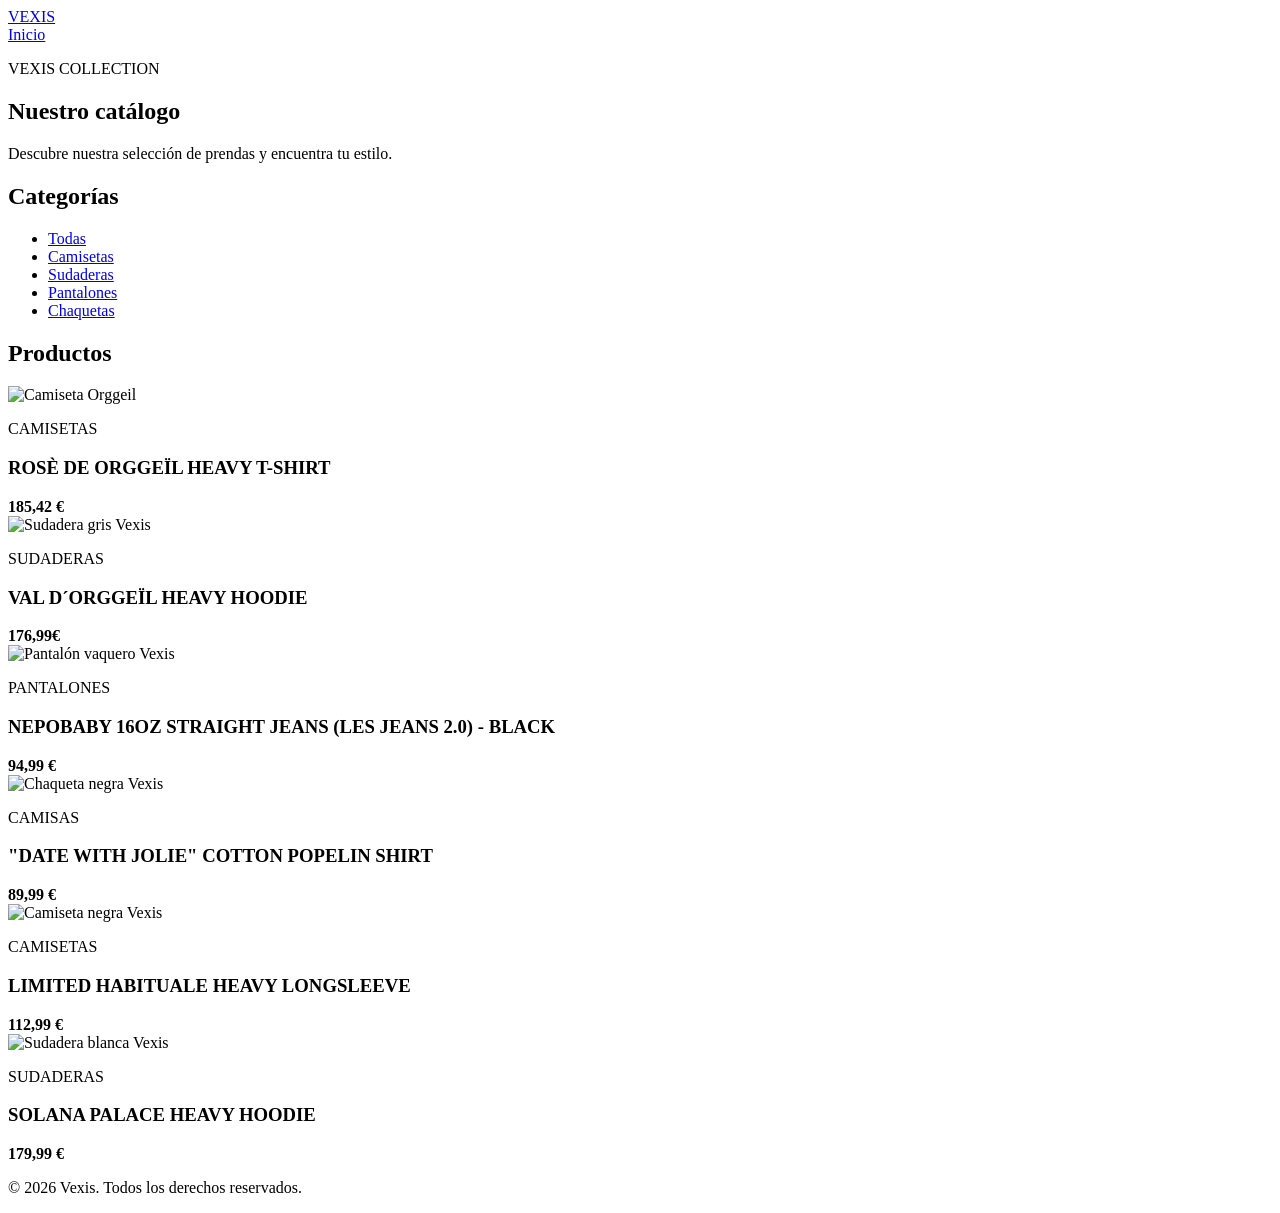
==== catalogo.html @ 675ee63a "Creación catalogo html" ====
<!DOCTYPE html>
<html lang="es">

<head>
    <meta charset="UTF-8">
    <meta name="viewport" content="width=device-width, initial-scale=1.0">
    <title>Catálogo | Vexis</title>
</head>

<body>

    <header>
        <div class="logo">
            <a href="index.html">VEXIS</a>
        </div>

        <nav>
            <a href="index.html">Inicio</a>
        </nav>
    </header>


    <main>

        <section class="catalogo-header">
            <p>VEXIS COLLECTION</p>

            <h1>Nuestro catálogo</h1>

            <p>
                Descubre nuestra selección de prendas y encuentra
                tu estilo.
            </p>
        </section>


        <section class="categorias">

            <h2>Categorías</h2>

            <ul>
                <li><a href="#">Todas</a></li>
                <li><a href="#">Camisetas</a></li>
                <li><a href="#">Sudaderas</a></li>
                <li><a href="#">Pantalones</a></li>
                <li><a href="#">Chaquetas</a></li>
            </ul>

        </section>


        <section class="productos">

            <h2>Productos</h2>


            <article class="producto">

                <img
                    src=https://www.orggeil.com/cdn/shop/files/IMG_5577_540x.heic?v=1785330849"
                    alt="Camiseta Orggeil"
                >

                <div class="producto-info">

                    <p class="categoria">CAMISETAS</p>

                    <h3>ROSÈ DE ORGGEÏL HEAVY T-SHIRT</h3>

                    <strong>185,42 €</strong>

                </div>

            </article>


            <article class="producto">

                <img
                    src="https://www.orggeil.com/cdn/shop/files/Mesadetrabajo5_3x-100_0b2d4e2c-4f57-40d6-a03b-4993566ee76f_900x.jpg?v=1738775851"
                    alt="Sudadera gris Vexis"
                >

                <div class="producto-info">

                    <p class="categoria">SUDADERAS</p>

                    <h3>VAL D´ORGGEÏL HEAVY HOODIE</h3>

                    <strong>176,99€</strong>

                </div>

            </article>


            <article class="producto">

                <img
                    src="https://www.orggeil.com/cdn/shop/files/IMG_4677_540x.heic?v=1776273243"
                    alt="Pantalón vaquero Vexis"
                >

                <div class="producto-info">

                    <p class="categoria">PANTALONES</p>

                    <h3>NEPOBABY 16OZ STRAIGHT JEANS (LES JEANS 2.0) - BLACK</h3>

                    <strong>94,99 €</strong>

                </div>

            </article>


            <article class="producto">

                <img
                    src="https://www.orggeil.com/cdn/shop/files/IMG_1777_540x.heic?v=1787755407"
                    alt="Chaqueta negra Vexis"
                >

                <div class="producto-info">

                    <p class="categoria">CAMISAS</p>

                    <h3>"DATE WITH JOLIE" COTTON POPELIN SHIRT</h3>

                    <strong>89,99 €</strong>

                </div>

            </article>


            <article class="producto">

                <img
                    src="https://www.orggeil.com/cdn/shop/files/IMG_9300_540x.heic?v=1776272761"
                    alt="Camiseta negra Vexis"
                >

                <div class="producto-info">

                    <p class="categoria">CAMISETAS</p>

                    <h3>LIMITED HABITUALE HEAVY LONGSLEEVE</h3>

                    <strong>112,99 €</strong>

                </div>

            </article>


            <article class="producto">

                <img
                    src="https://www.orggeil.com/cdn/shop/files/DSC05035_540x.jpg?v=1750864146"
                    alt="Sudadera blanca Vexis"
                >

                <div class="producto-info">

                    <p class="categoria">SUDADERAS</p>

                    <h3>SOLANA PALACE HEAVY HOODIE</h3>

                    <strong>179,99 €</strong>

                </div>

            </article>

        </section>

    </main>


    <footer>

        <p>
            &copy; 2026 Vexis. Todos los derechos reservados.
        </p>

    </footer>

</body>

</html>
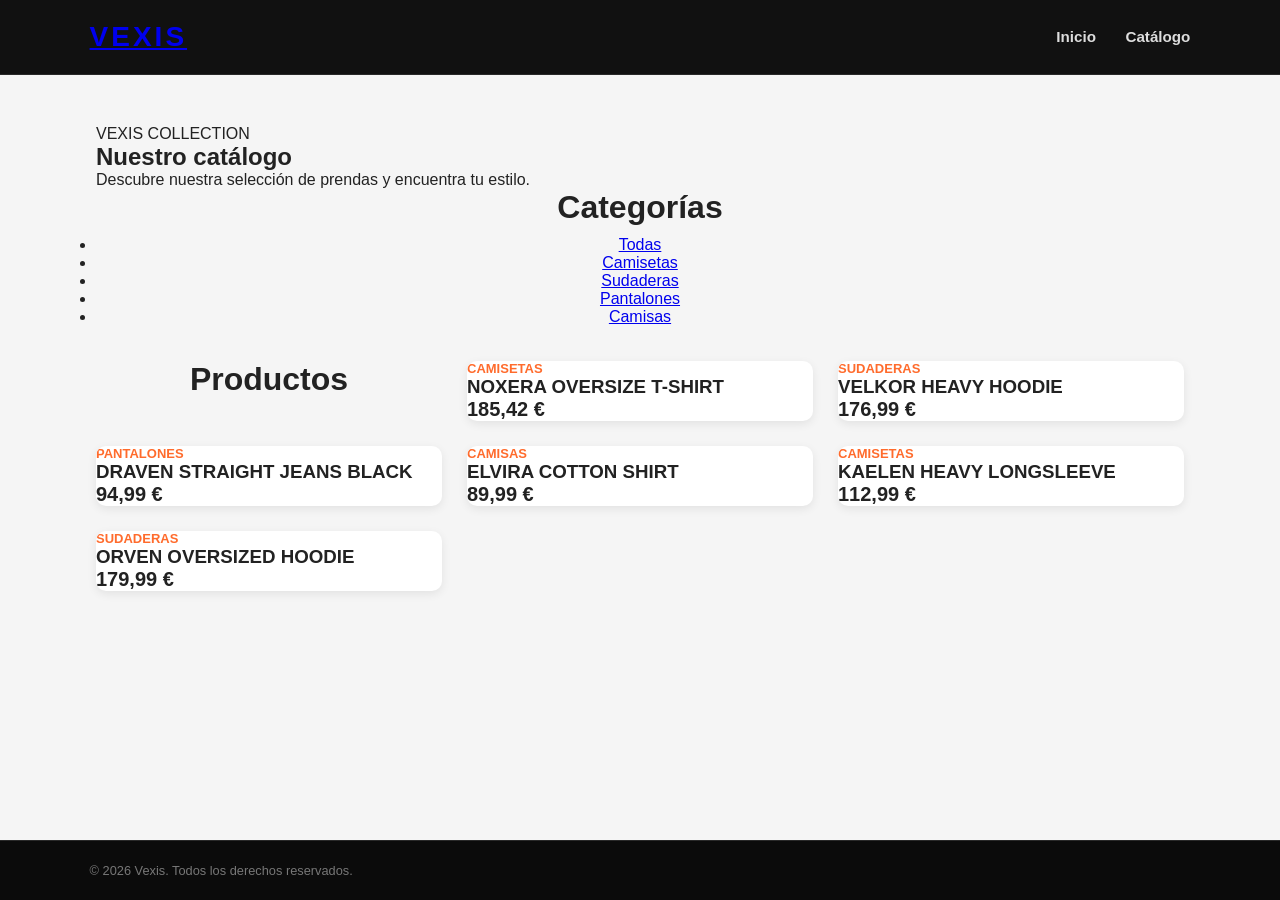
==== commit 9a0f8134: "Correción en la página del catálogo" ====
--- a/catalogo.html
+++ b/catalogo.html
@@ -4,188 +4,160 @@
 <head>
     <meta charset="UTF-8">
     <meta name="viewport" content="width=device-width, initial-scale=1.0">
-    <title>Catálogo | Vexis</title>
+    <title>Vexis | Catálogo</title>
+    <link rel="stylesheet" href="styles.css">
 </head>
 
 <body>
 
-    <header>
-        <div class="logo">
-            <a href="index.html">VEXIS</a>
-        </div>
+   <header class="cabecera">
 
-        <nav>
-            <a href="index.html">Inicio</a>
-        </nav>
-    </header>
+    <div class="logo">
+        <a href="index.html">VEXIS</a>
+    </div>
+
+    <nav class="menu">
+        <a href="index.html">Inicio</a>
+        <a href="catalogo.html">Catálogo</a>
+    </nav>
+
+</header>
 
 
-    <main>
+<main class="catalogo">
 
-        <section class="catalogo-header">
-            <p>VEXIS COLLECTION</p>
+    <section class="catalogo-header">
 
-            <h1>Nuestro catálogo</h1>
+        <p>VEXIS COLLECTION</p>
 
-            <p>
-                Descubre nuestra selección de prendas y encuentra
-                tu estilo.
-            </p>
-        </section>
+        <h1>Nuestro catálogo</h1>
+
+        <p>
+            Descubre nuestra selección de prendas y encuentra
+            tu estilo.
+        </p>
+
+    </section>
 
 
-        <section class="categorias">
+    <section class="categorias">
 
-            <h2>Categorías</h2>
+        <h2>Categorías</h2>
 
-            <ul>
-                <li><a href="#">Todas</a></li>
-                <li><a href="#">Camisetas</a></li>
-                <li><a href="#">Sudaderas</a></li>
-                <li><a href="#">Pantalones</a></li>
-                <li><a href="#">Chaquetas</a></li>
-            </ul>
+        <ul>
+            <li><a href="#">Todas</a></li>
+            <li><a href="#">Camisetas</a></li>
+            <li><a href="#">Sudaderas</a></li>
+            <li><a href="#">Pantalones</a></li>
+            <li><a href="#">Camisas</a></li>
+        </ul>
 
-        </section>
+    </section>
 
 
-        <section class="productos">
+    <section class="productos">
 
-            <h2>Productos</h2>
+        <h2>Productos</h2>
 
 
-            <article class="producto">
+        <article class="producto">
 
-                <img
-                    src=https://www.orggeil.com/cdn/shop/files/IMG_5577_540x.heic?v=1785330849"
-                    alt="Camiseta Orggeil"
-                >
+            <div class="producto-info">
 
-                <div class="producto-info">
+                <p class="categoria">CAMISETAS</p>
 
-                    <p class="categoria">CAMISETAS</p>
+                <h3>NOXERA OVERSIZE T-SHIRT</h3>
 
-                    <h3>ROSÈ DE ORGGEÏL HEAVY T-SHIRT</h3>
+                <strong class="precio">185,42 €</strong>
 
-                    <strong>185,42 €</strong>
+            </div>
 
-                </div>
-
-            </article>
+        </article>
 
 
-            <article class="producto">
+        <article class="producto">
 
-                <img
-                    src="https://www.orggeil.com/cdn/shop/files/Mesadetrabajo5_3x-100_0b2d4e2c-4f57-40d6-a03b-4993566ee76f_900x.jpg?v=1738775851"
-                    alt="Sudadera gris Vexis"
-                >
+            <div class="producto-info">
 
-                <div class="producto-info">
+                <p class="categoria">SUDADERAS</p>
 
-                    <p class="categoria">SUDADERAS</p>
+                <h3>VELKOR HEAVY HOODIE</h3>
 
-                    <h3>VAL D´ORGGEÏL HEAVY HOODIE</h3>
+                <strong class="precio">176,99 €</strong>
 
-                    <strong>176,99€</strong>
+            </div>
 
-                </div>
-
-            </article>
+        </article>
 
 
-            <article class="producto">
+        <article class="producto">
 
-                <img
-                    src="https://www.orggeil.com/cdn/shop/files/IMG_4677_540x.heic?v=1776273243"
-                    alt="Pantalón vaquero Vexis"
-                >
+            <div class="producto-info">
 
-                <div class="producto-info">
+                <p class="categoria">PANTALONES</p>
 
-                    <p class="categoria">PANTALONES</p>
+                <h3>DRAVEN STRAIGHT JEANS BLACK</h3>
 
-                    <h3>NEPOBABY 16OZ STRAIGHT JEANS (LES JEANS 2.0) - BLACK</h3>
+                <strong class="precio">94,99 €</strong>
 
-                    <strong>94,99 €</strong>
+            </div>
 
-                </div>
-
-            </article>
+        </article>
 
 
-            <article class="producto">
+        <article class="producto">
 
-                <img
-                    src="https://www.orggeil.com/cdn/shop/files/IMG_1777_540x.heic?v=1787755407"
-                    alt="Chaqueta negra Vexis"
-                >
+            <div class="producto-info">
 
-                <div class="producto-info">
+                <p class="categoria">CAMISAS</p>
 
-                    <p class="categoria">CAMISAS</p>
+                <h3>ELVIRA COTTON SHIRT</h3>
 
-                    <h3>"DATE WITH JOLIE" COTTON POPELIN SHIRT</h3>
+                <strong class="precio">89,99 €</strong>
 
-                    <strong>89,99 €</strong>
+            </div>
 
-                </div>
-
-            </article>
+        </article>
 
 
-            <article class="producto">
+        <article class="producto">
 
-                <img
-                    src="https://www.orggeil.com/cdn/shop/files/IMG_9300_540x.heic?v=1776272761"
-                    alt="Camiseta negra Vexis"
-                >
+            <div class="producto-info">
 
-                <div class="producto-info">
+                <p class="categoria">CAMISETAS</p>
 
-                    <p class="categoria">CAMISETAS</p>
+                <h3>KAELEN HEAVY LONGSLEEVE</h3>
 
-                    <h3>LIMITED HABITUALE HEAVY LONGSLEEVE</h3>
+                <strong class="precio">112,99 €</strong>
 
-                    <strong>112,99 €</strong>
+            </div>
 
-                </div>
-
-            </article>
+        </article>
 
 
-            <article class="producto">
+        <article class="producto">
 
-                <img
-                    src="https://www.orggeil.com/cdn/shop/files/DSC05035_540x.jpg?v=1750864146"
-                    alt="Sudadera blanca Vexis"
-                >
+            <div class="producto-info">
 
-                <div class="producto-info">
+                <p class="categoria">SUDADERAS</p>
 
-                    <p class="categoria">SUDADERAS</p>
+                <h3>ORVEN OVERSIZED HOODIE</h3>
 
-                    <h3>SOLANA PALACE HEAVY HOODIE</h3>
+                <strong class="precio">179,99 €</strong>
 
-                    <strong>179,99 €</strong>
+            </div>
 
-                </div>
+        </article>
 
-            </article>
+    </section>
 
-        </section>
-
-    </main>
+</main>
 
 
-    <footer>
+<footer class="pie">
 
-        <p>
-            &copy; 2026 Vexis. Todos los derechos reservados.
-        </p>
+    <p>
+        &copy; 2026 Vexis. Todos los derechos reservados.
+    </p>
 
-    </footer>
-
-</body>
-
-</html>
+</footer>
--- a/styles.css
+++ b/styles.css
@@ -0,0 +1,845 @@
+/*====== Pagina Principal =======*/
+/* =========================
+   RESET Y CONFIGURACIÓN
+   ========================= */
+
+* {
+    margin: 0;
+    padding: 0;
+    box-sizing: border-box;
+}
+
+html {
+    scroll-behavior: smooth;
+}
+
+body {
+    min-height: 100vh;
+    display: flex;
+    flex-direction: column;
+    font-family: Arial, Helvetica, sans-serif;
+    background: #111;
+    color: #fff;
+}
+
+
+/* =========================
+   CABECERA
+   ========================= */
+
+.cabecera {
+    width: 100%;
+    min-height: 75px;
+    padding: 0 7%;
+    display: flex;
+    align-items: center;
+    justify-content: space-between;
+
+    background: #111;
+    border-bottom: 1px solid #292929;
+}
+
+/* Logo */
+
+.logo {
+    color: #fff;
+    text-decoration: none;
+    font-size: 2rem;
+    font-weight: 800;
+    letter-spacing: -1px;
+
+    transition: 0.3s ease;
+}
+
+.logo:hover {
+    color: #bdbdbd;
+}
+
+
+/* =========================
+   MENÚ
+   ========================= */
+
+.menu ul {
+    display: flex;
+    align-items: center;
+    gap: 35px;
+    list-style: none;
+}
+
+.menu a {
+    position: relative;
+
+    color: #ddd;
+    text-decoration: none;
+    font-size: 0.95rem;
+    font-weight: 600;
+
+    transition: color 0.3s ease;
+}
+
+.menu a::after {
+    content: "";
+
+    position: absolute;
+    left: 0;
+    bottom: -7px;
+
+    width: 0;
+    height: 2px;
+
+    background: #fff;
+
+    transition: width 0.3s ease;
+}
+
+.menu a:hover {
+    color: #fff;
+}
+
+.menu a:hover::after {
+    width: 100%;
+}
+
+
+/* =========================
+   PORTADA
+   ========================= */
+
+main {
+    flex: 1;
+}
+
+.portada {
+    min-height: calc(100vh - 135px);
+
+    display: flex;
+    flex-direction: column;
+    align-items: center;
+    justify-content: center;
+
+    padding: 40px 20px;
+    text-align: center;
+
+    background:
+        radial-gradient(circle at center,
+            #292929 0%,
+            #171717 40%,
+            #111 75%);
+}
+
+/* Título */
+
+.portada h1 {
+    margin-bottom: 15px;
+
+    font-size: clamp(5rem, 15vw, 11rem);
+    font-weight: 900;
+    line-height: 0.9;
+    letter-spacing: -8px;
+
+    color: #fff;
+
+    text-transform: uppercase;
+}
+
+
+/* Eslogan */
+
+.eslogan {
+    max-width: 600px;
+    margin-bottom: 35px;
+
+    color: #bdbdbd;
+    font-size: clamp(1rem, 2vw, 1.3rem);
+    letter-spacing: 1px;
+}
+
+
+/* =========================
+   BOTÓN
+   ========================= */
+
+.boton {
+    display: inline-block;
+
+    padding: 15px 32px;
+
+    color: #111;
+    background: #fff;
+
+    border: 2px solid #fff;
+    border-radius: 3px;
+
+    text-decoration: none;
+    font-size: 0.95rem;
+    font-weight: 700;
+    text-transform: uppercase;
+    letter-spacing: 1px;
+
+    transition:
+        background 0.3s ease,
+        color 0.3s ease,
+        transform 0.3s ease;
+}
+
+.boton:hover {
+    color: #fff;
+    background: transparent;
+
+    transform: translateY(-3px);
+}
+
+
+/* =========================
+   PIE DE PÁGINA
+   ========================= */
+
+.pie {
+    min-height: 60px;
+
+    padding: 15px 7%;
+
+    display: flex;
+    align-items: center;
+    justify-content: space-between;
+
+    background: #0b0b0b;
+    border-top: 1px solid #292929;
+
+    color: #777;
+    font-size: 0.8rem;
+}
+
+.version {
+    color: #555;
+}
+
+
+/* =========================
+   RESPONSIVE - TABLET
+   ========================= */
+
+@media (max-width: 768px) {
+
+    .cabecera {
+        padding: 0 5%;
+    }
+
+    .menu ul {
+        gap: 20px;
+    }
+
+    .menu a {
+        font-size: 0.85rem;
+    }
+
+    .portada h1 {
+        letter-spacing: -5px;
+    }
+}
+
+
+/* =========================
+   RESPONSIVE - MÓVIL
+   ========================= */
+
+@media (max-width: 600px) {
+
+    .cabecera {
+        min-height: auto;
+        padding: 20px;
+
+        flex-direction: column;
+        gap: 20px;
+    }
+
+    .logo {
+        font-size: 1.8rem;
+    }
+
+    .menu ul {
+        gap: 15px;
+        flex-wrap: wrap;
+        justify-content: center;
+    }
+
+    .menu a {
+        font-size: 0.8rem;
+    }
+
+    .portada {
+        min-height: calc(100vh - 150px);
+    }
+
+    .portada h1 {
+        font-size: 5rem;
+        letter-spacing: -4px;
+    }
+
+    .eslogan {
+        font-size: 1rem;
+        line-height: 1.5;
+    }
+
+    .boton {
+        padding: 13px 25px;
+    }
+
+    .pie {
+        padding: 15px 20px;
+
+        flex-direction: column;
+        gap: 8px;
+
+        text-align: center;
+    }
+}
+
+/*====== Contacto =======*/
+.contacto {
+    max-width: 1100px;
+    margin: 0 auto;
+    padding: 60px 20px;
+}
+
+.contacto-intro {
+    text-align: center;
+    margin-bottom: 50px;
+}
+
+.contacto-intro h1 {
+    font-size: 48px;
+    margin-bottom: 15px;
+    color: #111111;
+}
+
+.contacto-intro p {
+    max-width: 600px;
+    margin: 0 auto;
+    color: #6B6B6B;
+    font-size: 18px;
+    line-height: 1.6;
+}
+
+.contacto-contenido {
+    display: flex;
+    justify-content: center;
+}
+
+.contacto-info {
+    width: 100%;
+    max-width: 800px;
+    display: grid;
+    grid-template-columns: repeat(2, 1fr);
+    gap: 25px;
+}
+
+.contacto-item {
+    background-color: white;
+    padding: 30px;
+    border-radius: 10px;
+    border: 1px solid #e5e2de;
+}
+
+.contacto-item h2 {
+    margin-top: 0;
+    margin-bottom: 12px;
+    font-size: 20px;
+    color: #C4622D;
+}
+
+.contacto-item p {
+    margin: 0;
+    color: #6B6B6B;
+    line-height: 1.7;
+}
+
+.contacto-item a {
+    color: #111111;
+    text-decoration: none;
+}
+
+.contacto-item a:hover {
+    color: #C4622D;
+}
+
+.redes {
+    display: flex;
+    gap: 20px;
+    flex-wrap: wrap;
+}
+
+.redes a {
+    color: #111111;
+    font-weight: bold;
+}
+
+.redes a:hover {
+    color: #C4622D;
+}
+
+
+/* ========================================
+   MENÚ ACTIVO
+   ======================================== */
+
+.menu a.activo {
+    color: #C4622D;
+}
+
+
+/* ========================================
+   RESPONSIVE
+   ======================================== */
+
+@media (max-width: 768px) {
+
+    .contacto {
+        padding: 40px 20px;
+    }
+
+    .contacto-intro h1 {
+        font-size: 36px;
+    }
+
+    .contacto-info {
+        grid-template-columns: 1fr;
+    }
+
+    .contacto-item {
+        padding: 25px;
+    }
+}
+
+/*====== Catalogo =======*/
+* {
+    box-sizing: border-box;
+}
+
+
+body {
+    margin: 0;
+    font-family: Arial, sans-serif;
+    background-color: #f5f5f5;
+    color: #222;
+}
+
+header {
+    background-color: #111;
+    color: white;
+    padding: 20px 8%;
+    display: flex;
+    justify-content: space-between;
+    align-items: center;
+}
+
+.logo {
+    font-size: 28px;
+    font-weight: bold;
+    letter-spacing: 3px;
+}
+
+nav a {
+    color: white;
+    text-decoration: none;
+    margin-left: 25px;
+}
+
+nav a:hover {
+    color: #ff6b2c;
+}
+
+.hero {
+    text-align: center;
+    padding: 60px 20px;
+    background-color: #1c1c1c;
+    color: white;
+}
+
+.hero h1 {
+    font-size: 50px;
+    margin: 0 0 10px;
+}
+
+.hero h1 span {
+    color: #ff6b2c;
+}
+
+.hero p {
+    color: #ccc;
+    font-size: 17px;
+}
+
+.catalogo {
+    width: 85%;
+    max-width: 1200px;
+    margin: 50px auto;
+}
+
+.catalogo h2 {
+    text-align: center;
+    font-size: 32px;
+    margin-bottom: 10px;
+}
+
+.categorias {
+    text-align: center;
+    margin-bottom: 35px;
+}
+
+.categorias span {
+    display: inline-block;
+    background-color: white;
+    padding: 10px 18px;
+    margin: 5px;
+    border-radius: 20px;
+    border: 1px solid #ddd;
+}
+
+.productos {
+    display: grid;
+    grid-template-columns: repeat(3, 1fr);
+    gap: 25px;
+}
+
+.producto {
+    background-color: white;
+    border-radius: 10px;
+    overflow: hidden;
+    box-shadow: 0 3px 10px rgba(0, 0, 0, 0.08);
+    transition: transform 0.2s;
+}
+
+.producto:hover {
+    transform: translateY(-5px);
+}
+
+.producto img {
+    width: 100%;
+    height: 280px;
+    object-fit: cover;
+}
+
+.info {
+    padding: 20px;
+}
+
+.info h3 {
+    margin: 0 0 8px;
+}
+
+.categoria {
+    color: #ff6b2c;
+    font-size: 13px;
+    font-weight: bold;
+    text-transform: uppercase;
+}
+
+.precio {
+    font-size: 20px;
+    font-weight: bold;
+    margin-top: 15px;
+}
+
+footer {
+    background-color: #111;
+    color: #aaa;
+    text-align: center;
+    padding: 25px;
+    margin-top: 60px;
+}
+
+@media (max-width: 800px) {
+    .productos {
+        grid-template-columns: repeat(2, 1fr);
+    }
+
+    header {
+        flex-direction: column;
+        gap: 15px;
+    }
+}
+
+@media (max-width: 500px) {
+    .productos {
+        grid-template-columns: 1fr;
+    }
+}
+
+
+
+/*====== Nosotros =======*/
+.seccion-nosotros {
+    padding: 90px 7%;
+}
+
+.contenido-nosotros {
+    max-width: 1100px;
+    margin: 0 auto;
+}
+
+.seccion-nosotros h1 {
+    margin-bottom: 25px;
+    color: #ffffff;
+
+    font-size: clamp(3rem, 7vw, 6rem);
+    font-weight: 900;
+    letter-spacing: -4px;
+    text-transform: uppercase;
+}
+
+.seccion-nosotros h2 {
+    margin-bottom: 25px;
+    color: #ffffff;
+    font-size: 2.5rem;
+    font-weight: 800;
+    text-transform: uppercase;
+}
+
+.seccion-nosotros p {
+    max-width: 800px;
+    color: #aaa;
+    font-size: 1.05rem;
+    line-height: 1.8;
+}
+
+/* INTRODUCCIÓN */
+.seccion-nosotros:first-child {
+    min-height: 55vh;
+    display: flex;
+    align-items: center;
+    background: radial-gradient(circle at center, #292929 0%, #171717 45%, #111 80%);
+}
+
+/* HISTORIA */
+.historia {
+    background: #151515;
+}
+
+.historia p {
+    margin-bottom: 20px;
+}
+
+/* VALORES */
+.valores {
+    background: #111;
+}
+
+.valores-grid {
+    display: grid;
+    grid-template-columns: repeat(2, 1fr);
+    gap: 25px;
+    margin-top: 45px;
+}
+
+.valor {
+    padding: 30px;
+    background: #191919;
+    border: 1px solid #292929;
+    transition: transform 0.3s ease, border-color 0.3s ease;
+}
+
+.valor:hover {
+    transform: translateY(-5px);
+    border-color: #555;
+}
+
+.valor h3 {
+    margin-bottom: 15px;
+    color: #ffffff;
+    font-size: 1.3rem;
+    text-transform: uppercase;
+}
+
+/* EQUIPO */
+.equipo {
+    background: #151515;
+}
+
+.introduccion-equipo {
+    margin-bottom: 45px;
+}
+
+.equipo-grid {
+    display: grid;
+    grid-template-columns: repeat(3, 1fr);
+    gap: 25px;
+}
+
+.miembro {
+    padding: 35px 25px;
+    text-align: center;
+    background: #111;
+    border: 1px solid #292929;
+}
+
+.avatar {
+    width: 80px;
+    height: 80px;
+    margin: 0 auto 20px;
+    display: flex;
+    align-items: center;
+    justify-content: center;
+    border-radius: 50%;
+    background: #fff;
+    color: #111;
+    font-size: 1.8rem;
+    font-weight: 800;
+}
+
+.miembro h3 {
+    margin-bottom: 8px;
+    font-size: 1.3rem;
+}
+
+.miembro .cargo {
+    margin-bottom: 15px;
+    color: #fff;
+    font-size: 0.85rem;
+    font-weight: 700;
+    text-transform: uppercase;
+    letter-spacing: 1px;
+}
+
+/* RESPONSIVE */
+@media (max-width: 768px) {
+    .seccion-nosotros {
+        padding: 65px 5%;
+    }
+
+    .valores-grid {
+        grid-template-columns: 1fr;
+    }
+
+    .equipo-grid {
+        grid-template-columns: 1fr;
+    }
+}
+
+@media (max-width: 600px) {
+    .seccion-nosotros h1 {
+        font-size: 3.5rem;
+        letter-spacing: -2px;
+    }
+
+    .seccion-nosotros h2 {
+        font-size: 2rem;
+    }
+
+    .seccion-nosotros p {
+        font-size: 1rem;
+    }
+}
+
+/* =========================
+   TABLA DEL EQUIPO
+   ========================= */
+
+.tabla-equipo {
+    width: 100%;
+    margin-top: 40px;
+
+    overflow-x: auto;
+}
+
+.tabla-equipo table {
+    width: 100%;
+
+    border-collapse: collapse;
+
+    background: #111;
+    border: 1px solid #333;
+
+    color: #d0d0d0;
+}
+
+.tabla-equipo th,
+.tabla-equipo td {
+    padding: 20px;
+
+    border: 1px solid #333;
+
+    text-align: left;
+    vertical-align: top;
+
+    line-height: 1.8;
+}
+
+
+/* Cabecera */
+
+.tabla-equipo thead th {
+    background: #222;
+
+    color: #ffffff;
+
+    font-size: 1rem;
+    font-weight: 800;
+
+    text-transform: uppercase;
+    letter-spacing: 1px;
+}
+
+
+/* Primera columna */
+
+.tabla-equipo tbody th {
+    width: 70px;
+
+    background: #1a1a1a;
+
+    color: #b7ff00;
+
+    text-align: center;
+
+    font-size: 1.2rem;
+    font-weight: 900;
+}
+
+
+/* Filas */
+
+.tabla-equipo tbody tr {
+    transition: background 0.2s ease;
+}
+
+.tabla-equipo tbody tr:hover {
+    background: #1c1c1c;
+}
+
+
+/* Texto de las celdas */
+
+.tabla-equipo td {
+    font-size: 0.95rem;
+    color: #c8c8c8;
+}
+
+
+/* Primera columna de contenido */
+
+.tabla-equipo tbody td:nth-child(2) {
+    color: #ffffff;
+}
+
+
+/* Responsive */
+
+@media (max-width: 700px) {
+
+    .tabla-equipo {
+        overflow-x: auto;
+    }
+
+    .tabla-equipo table {
+        min-width: 700px;
+    }
+
+    .tabla-equipo th,
+    .tabla-equipo td {
+        padding: 15px;
+        font-size: 0.85rem;
+    }
+
+}
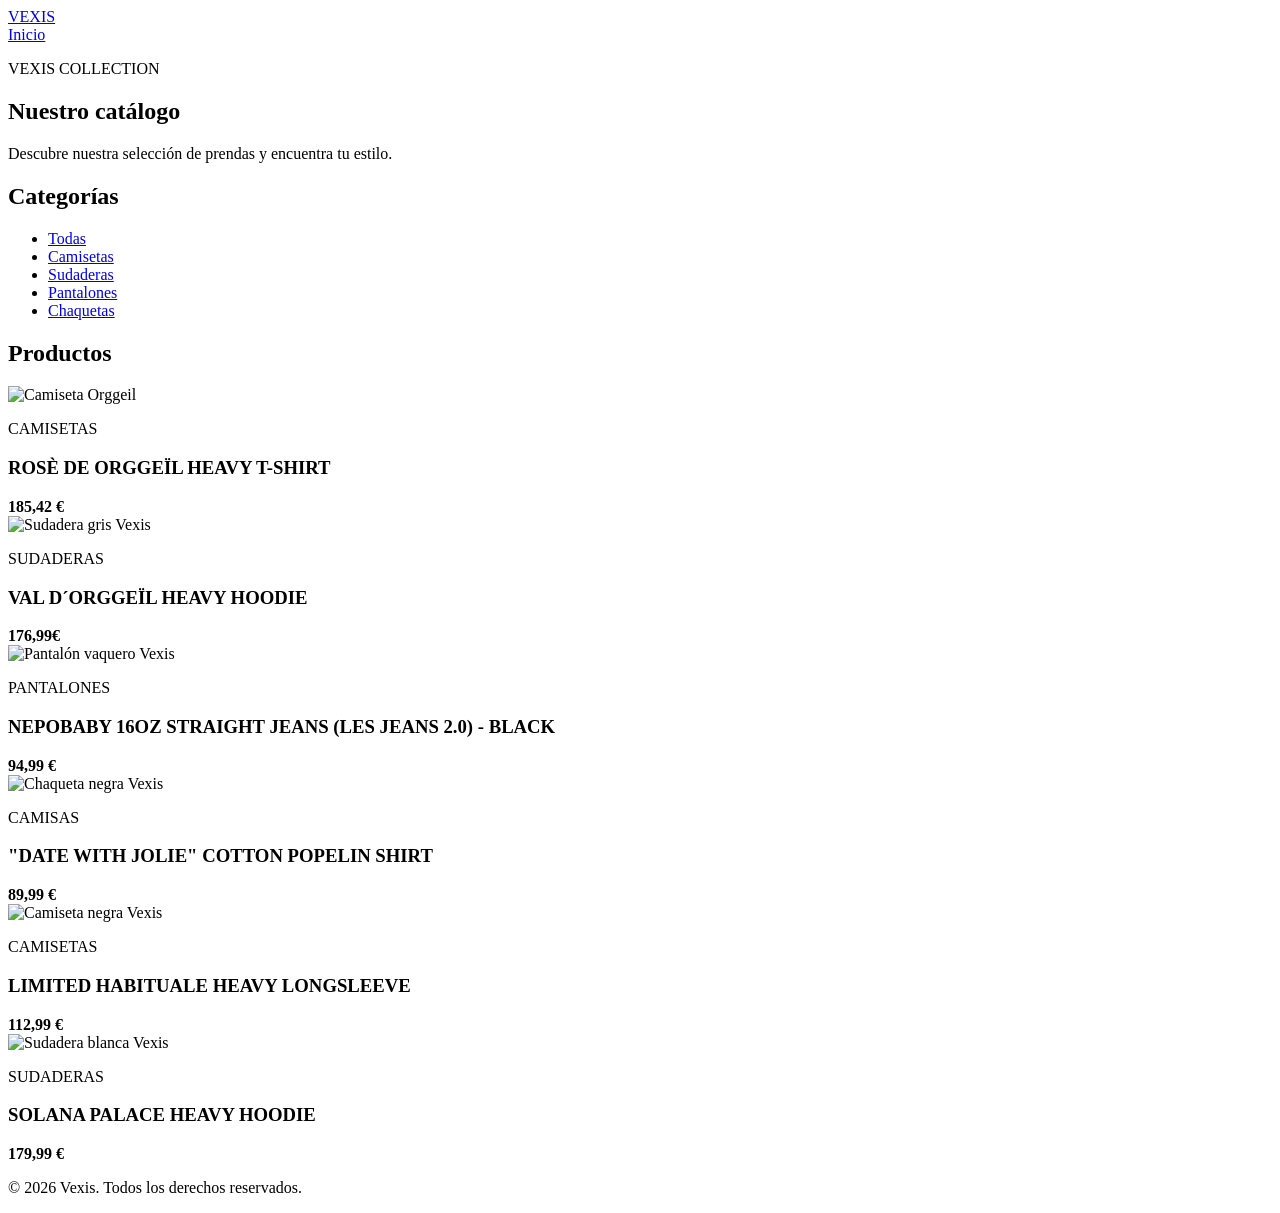
==== commit 55599400: "Resolver conflicto del README" ====
--- a/catalogo.html
+++ b/catalogo.html
@@ -4,160 +4,188 @@
 <head>
     <meta charset="UTF-8">
     <meta name="viewport" content="width=device-width, initial-scale=1.0">
-    <title>Vexis | Catálogo</title>
-    <link rel="stylesheet" href="styles.css">
+    <title>Catálogo | Vexis</title>
 </head>
 
 <body>
 
-   <header class="cabecera">
+    <header>
+        <div class="logo">
+            <a href="index.html">VEXIS</a>
+        </div>
 
-    <div class="logo">
-        <a href="index.html">VEXIS</a>
-    </div>
-
-    <nav class="menu">
-        <a href="index.html">Inicio</a>
-        <a href="catalogo.html">Catálogo</a>
-    </nav>
-
-</header>
+        <nav>
+            <a href="index.html">Inicio</a>
+        </nav>
+    </header>
 
 
-<main class="catalogo">
+    <main>
 
-    <section class="catalogo-header">
+        <section class="catalogo-header">
+            <p>VEXIS COLLECTION</p>
 
-        <p>VEXIS COLLECTION</p>
+            <h1>Nuestro catálogo</h1>
 
-        <h1>Nuestro catálogo</h1>
+            <p>
+                Descubre nuestra selección de prendas y encuentra
+                tu estilo.
+            </p>
+        </section>
+
+
+        <section class="categorias">
+
+            <h2>Categorías</h2>
+
+            <ul>
+                <li><a href="#">Todas</a></li>
+                <li><a href="#">Camisetas</a></li>
+                <li><a href="#">Sudaderas</a></li>
+                <li><a href="#">Pantalones</a></li>
+                <li><a href="#">Chaquetas</a></li>
+            </ul>
+
+        </section>
+
+
+        <section class="productos">
+
+            <h2>Productos</h2>
+
+
+            <article class="producto">
+
+                <img
+                    src=https://www.orggeil.com/cdn/shop/files/IMG_5577_540x.heic?v=1785330849"
+                    alt="Camiseta Orggeil"
+                >
+
+                <div class="producto-info">
+
+                    <p class="categoria">CAMISETAS</p>
+
+                    <h3>ROSÈ DE ORGGEÏL HEAVY T-SHIRT</h3>
+
+                    <strong>185,42 €</strong>
+
+                </div>
+
+            </article>
+
+
+            <article class="producto">
+
+                <img
+                    src="https://www.orggeil.com/cdn/shop/files/Mesadetrabajo5_3x-100_0b2d4e2c-4f57-40d6-a03b-4993566ee76f_900x.jpg?v=1738775851"
+                    alt="Sudadera gris Vexis"
+                >
+
+                <div class="producto-info">
+
+                    <p class="categoria">SUDADERAS</p>
+
+                    <h3>VAL D´ORGGEÏL HEAVY HOODIE</h3>
+
+                    <strong>176,99€</strong>
+
+                </div>
+
+            </article>
+
+
+            <article class="producto">
+
+                <img
+                    src="https://www.orggeil.com/cdn/shop/files/IMG_4677_540x.heic?v=1776273243"
+                    alt="Pantalón vaquero Vexis"
+                >
+
+                <div class="producto-info">
+
+                    <p class="categoria">PANTALONES</p>
+
+                    <h3>NEPOBABY 16OZ STRAIGHT JEANS (LES JEANS 2.0) - BLACK</h3>
+
+                    <strong>94,99 €</strong>
+
+                </div>
+
+            </article>
+
+
+            <article class="producto">
+
+                <img
+                    src="https://www.orggeil.com/cdn/shop/files/IMG_1777_540x.heic?v=1787755407"
+                    alt="Chaqueta negra Vexis"
+                >
+
+                <div class="producto-info">
+
+                    <p class="categoria">CAMISAS</p>
+
+                    <h3>"DATE WITH JOLIE" COTTON POPELIN SHIRT</h3>
+
+                    <strong>89,99 €</strong>
+
+                </div>
+
+            </article>
+
+
+            <article class="producto">
+
+                <img
+                    src="https://www.orggeil.com/cdn/shop/files/IMG_9300_540x.heic?v=1776272761"
+                    alt="Camiseta negra Vexis"
+                >
+
+                <div class="producto-info">
+
+                    <p class="categoria">CAMISETAS</p>
+
+                    <h3>LIMITED HABITUALE HEAVY LONGSLEEVE</h3>
+
+                    <strong>112,99 €</strong>
+
+                </div>
+
+            </article>
+
+
+            <article class="producto">
+
+                <img
+                    src="https://www.orggeil.com/cdn/shop/files/DSC05035_540x.jpg?v=1750864146"
+                    alt="Sudadera blanca Vexis"
+                >
+
+                <div class="producto-info">
+
+                    <p class="categoria">SUDADERAS</p>
+
+                    <h3>SOLANA PALACE HEAVY HOODIE</h3>
+
+                    <strong>179,99 €</strong>
+
+                </div>
+
+            </article>
+
+        </section>
+
+    </main>
+
+
+    <footer>
 
         <p>
-            Descubre nuestra selección de prendas y encuentra
-            tu estilo.
+            &copy; 2026 Vexis. Todos los derechos reservados.
         </p>
 
-    </section>
+    </footer>
 
+</body>
 
-    <section class="categorias">
-
-        <h2>Categorías</h2>
-
-        <ul>
-            <li><a href="#">Todas</a></li>
-            <li><a href="#">Camisetas</a></li>
-            <li><a href="#">Sudaderas</a></li>
-            <li><a href="#">Pantalones</a></li>
-            <li><a href="#">Camisas</a></li>
-        </ul>
-
-    </section>
-
-
-    <section class="productos">
-
-        <h2>Productos</h2>
-
-
-        <article class="producto">
-
-            <div class="producto-info">
-
-                <p class="categoria">CAMISETAS</p>
-
-                <h3>NOXERA OVERSIZE T-SHIRT</h3>
-
-                <strong class="precio">185,42 €</strong>
-
-            </div>
-
-        </article>
-
-
-        <article class="producto">
-
-            <div class="producto-info">
-
-                <p class="categoria">SUDADERAS</p>
-
-                <h3>VELKOR HEAVY HOODIE</h3>
-
-                <strong class="precio">176,99 €</strong>
-
-            </div>
-
-        </article>
-
-
-        <article class="producto">
-
-            <div class="producto-info">
-
-                <p class="categoria">PANTALONES</p>
-
-                <h3>DRAVEN STRAIGHT JEANS BLACK</h3>
-
-                <strong class="precio">94,99 €</strong>
-
-            </div>
-
-        </article>
-
-
-        <article class="producto">
-
-            <div class="producto-info">
-
-                <p class="categoria">CAMISAS</p>
-
-                <h3>ELVIRA COTTON SHIRT</h3>
-
-                <strong class="precio">89,99 €</strong>
-
-            </div>
-
-        </article>
-
-
-        <article class="producto">
-
-            <div class="producto-info">
-
-                <p class="categoria">CAMISETAS</p>
-
-                <h3>KAELEN HEAVY LONGSLEEVE</h3>
-
-                <strong class="precio">112,99 €</strong>
-
-            </div>
-
-        </article>
-
-
-        <article class="producto">
-
-            <div class="producto-info">
-
-                <p class="categoria">SUDADERAS</p>
-
-                <h3>ORVEN OVERSIZED HOODIE</h3>
-
-                <strong class="precio">179,99 €</strong>
-
-            </div>
-
-        </article>
-
-    </section>
-
-</main>
-
-
-<footer class="pie">
-
-    <p>
-        &copy; 2026 Vexis. Todos los derechos reservados.
-    </p>
-
-</footer>
+</html>
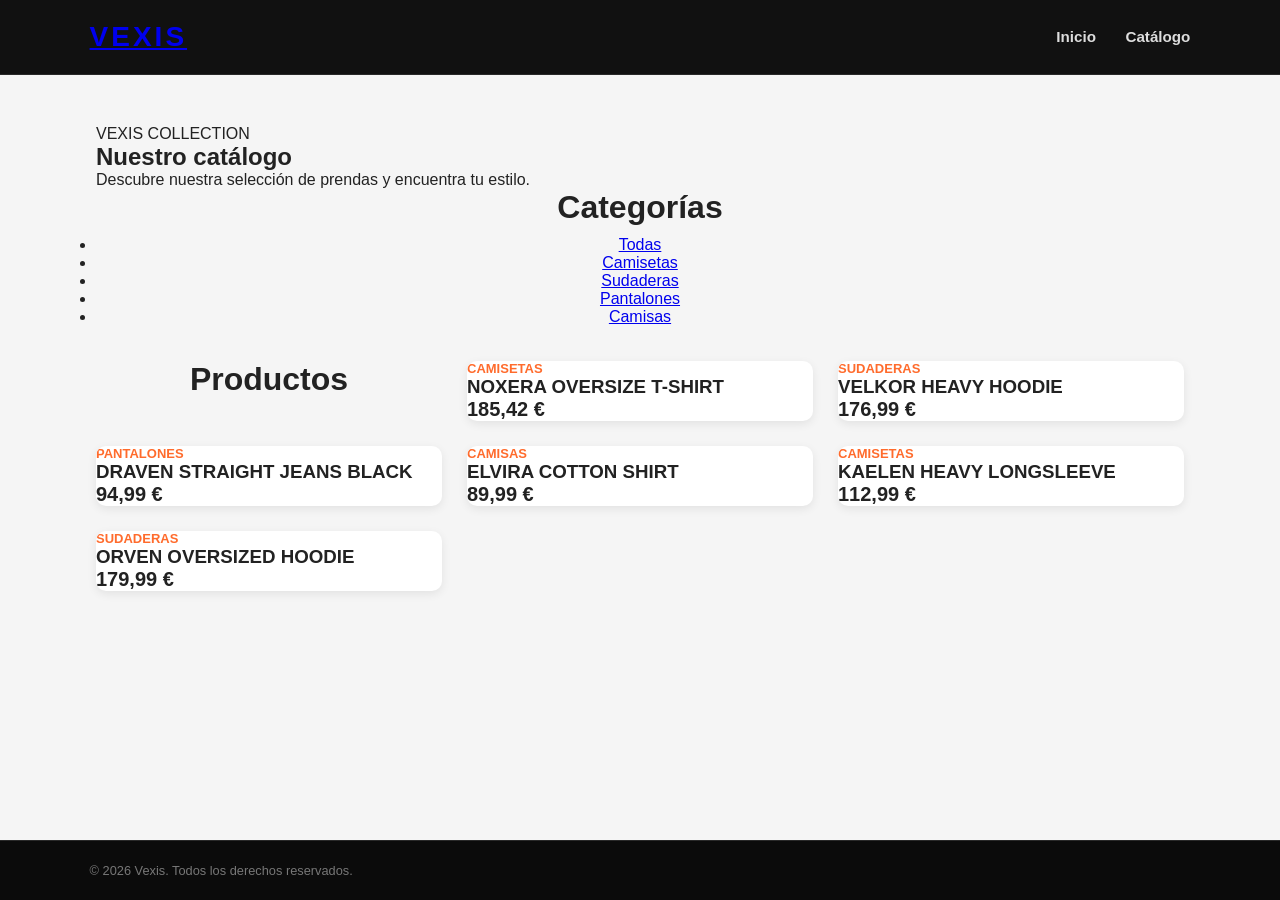
==== commit 8363fcf7: "Merge pull request #8 from juliolpzsu/feature/catalogo-correcciones Correción en la página del catál" ====
--- a/catalogo.html
+++ b/catalogo.html
@@ -4,188 +4,160 @@
 <head>
     <meta charset="UTF-8">
     <meta name="viewport" content="width=device-width, initial-scale=1.0">
-    <title>Catálogo | Vexis</title>
+    <title>Vexis | Catálogo</title>
+    <link rel="stylesheet" href="styles.css">
 </head>
 
 <body>
 
-    <header>
-        <div class="logo">
-            <a href="index.html">VEXIS</a>
-        </div>
+   <header class="cabecera">
 
-        <nav>
-            <a href="index.html">Inicio</a>
-        </nav>
-    </header>
+    <div class="logo">
+        <a href="index.html">VEXIS</a>
+    </div>
+
+    <nav class="menu">
+        <a href="index.html">Inicio</a>
+        <a href="catalogo.html">Catálogo</a>
+    </nav>
+
+</header>
 
 
-    <main>
+<main class="catalogo">
 
-        <section class="catalogo-header">
-            <p>VEXIS COLLECTION</p>
+    <section class="catalogo-header">
 
-            <h1>Nuestro catálogo</h1>
+        <p>VEXIS COLLECTION</p>
 
-            <p>
-                Descubre nuestra selección de prendas y encuentra
-                tu estilo.
-            </p>
-        </section>
+        <h1>Nuestro catálogo</h1>
+
+        <p>
+            Descubre nuestra selección de prendas y encuentra
+            tu estilo.
+        </p>
+
+    </section>
 
 
-        <section class="categorias">
+    <section class="categorias">
 
-            <h2>Categorías</h2>
+        <h2>Categorías</h2>
 
-            <ul>
-                <li><a href="#">Todas</a></li>
-                <li><a href="#">Camisetas</a></li>
-                <li><a href="#">Sudaderas</a></li>
-                <li><a href="#">Pantalones</a></li>
-                <li><a href="#">Chaquetas</a></li>
-            </ul>
+        <ul>
+            <li><a href="#">Todas</a></li>
+            <li><a href="#">Camisetas</a></li>
+            <li><a href="#">Sudaderas</a></li>
+            <li><a href="#">Pantalones</a></li>
+            <li><a href="#">Camisas</a></li>
+        </ul>
 
-        </section>
+    </section>
 
 
-        <section class="productos">
+    <section class="productos">
 
-            <h2>Productos</h2>
+        <h2>Productos</h2>
 
 
-            <article class="producto">
+        <article class="producto">
 
-                <img
-                    src=https://www.orggeil.com/cdn/shop/files/IMG_5577_540x.heic?v=1785330849"
-                    alt="Camiseta Orggeil"
-                >
+            <div class="producto-info">
 
-                <div class="producto-info">
+                <p class="categoria">CAMISETAS</p>
 
-                    <p class="categoria">CAMISETAS</p>
+                <h3>NOXERA OVERSIZE T-SHIRT</h3>
 
-                    <h3>ROSÈ DE ORGGEÏL HEAVY T-SHIRT</h3>
+                <strong class="precio">185,42 €</strong>
 
-                    <strong>185,42 €</strong>
+            </div>
 
-                </div>
-
-            </article>
+        </article>
 
 
-            <article class="producto">
+        <article class="producto">
 
-                <img
-                    src="https://www.orggeil.com/cdn/shop/files/Mesadetrabajo5_3x-100_0b2d4e2c-4f57-40d6-a03b-4993566ee76f_900x.jpg?v=1738775851"
-                    alt="Sudadera gris Vexis"
-                >
+            <div class="producto-info">
 
-                <div class="producto-info">
+                <p class="categoria">SUDADERAS</p>
 
-                    <p class="categoria">SUDADERAS</p>
+                <h3>VELKOR HEAVY HOODIE</h3>
 
-                    <h3>VAL D´ORGGEÏL HEAVY HOODIE</h3>
+                <strong class="precio">176,99 €</strong>
 
-                    <strong>176,99€</strong>
+            </div>
 
-                </div>
-
-            </article>
+        </article>
 
 
-            <article class="producto">
+        <article class="producto">
 
-                <img
-                    src="https://www.orggeil.com/cdn/shop/files/IMG_4677_540x.heic?v=1776273243"
-                    alt="Pantalón vaquero Vexis"
-                >
+            <div class="producto-info">
 
-                <div class="producto-info">
+                <p class="categoria">PANTALONES</p>
 
-                    <p class="categoria">PANTALONES</p>
+                <h3>DRAVEN STRAIGHT JEANS BLACK</h3>
 
-                    <h3>NEPOBABY 16OZ STRAIGHT JEANS (LES JEANS 2.0) - BLACK</h3>
+                <strong class="precio">94,99 €</strong>
 
-                    <strong>94,99 €</strong>
+            </div>
 
-                </div>
-
-            </article>
+        </article>
 
 
-            <article class="producto">
+        <article class="producto">
 
-                <img
-                    src="https://www.orggeil.com/cdn/shop/files/IMG_1777_540x.heic?v=1787755407"
-                    alt="Chaqueta negra Vexis"
-                >
+            <div class="producto-info">
 
-                <div class="producto-info">
+                <p class="categoria">CAMISAS</p>
 
-                    <p class="categoria">CAMISAS</p>
+                <h3>ELVIRA COTTON SHIRT</h3>
 
-                    <h3>"DATE WITH JOLIE" COTTON POPELIN SHIRT</h3>
+                <strong class="precio">89,99 €</strong>
 
-                    <strong>89,99 €</strong>
+            </div>
 
-                </div>
-
-            </article>
+        </article>
 
 
-            <article class="producto">
+        <article class="producto">
 
-                <img
-                    src="https://www.orggeil.com/cdn/shop/files/IMG_9300_540x.heic?v=1776272761"
-                    alt="Camiseta negra Vexis"
-                >
+            <div class="producto-info">
 
-                <div class="producto-info">
+                <p class="categoria">CAMISETAS</p>
 
-                    <p class="categoria">CAMISETAS</p>
+                <h3>KAELEN HEAVY LONGSLEEVE</h3>
 
-                    <h3>LIMITED HABITUALE HEAVY LONGSLEEVE</h3>
+                <strong class="precio">112,99 €</strong>
 
-                    <strong>112,99 €</strong>
+            </div>
 
-                </div>
-
-            </article>
+        </article>
 
 
-            <article class="producto">
+        <article class="producto">
 
-                <img
-                    src="https://www.orggeil.com/cdn/shop/files/DSC05035_540x.jpg?v=1750864146"
-                    alt="Sudadera blanca Vexis"
-                >
+            <div class="producto-info">
 
-                <div class="producto-info">
+                <p class="categoria">SUDADERAS</p>
 
-                    <p class="categoria">SUDADERAS</p>
+                <h3>ORVEN OVERSIZED HOODIE</h3>
 
-                    <h3>SOLANA PALACE HEAVY HOODIE</h3>
+                <strong class="precio">179,99 €</strong>
 
-                    <strong>179,99 €</strong>
+            </div>
 
-                </div>
+        </article>
 
-            </article>
+    </section>
 
-        </section>
-
-    </main>
+</main>
 
 
-    <footer>
+<footer class="pie">
 
-        <p>
-            &copy; 2026 Vexis. Todos los derechos reservados.
-        </p>
+    <p>
+        &copy; 2026 Vexis. Todos los derechos reservados.
+    </p>
 
-    </footer>
-
-</body>
-
-</html>
+</footer>
--- a/styles.css
+++ b/styles.css
@@ -0,0 +1,845 @@
+/*====== Pagina Principal =======*/
+/* =========================
+   RESET Y CONFIGURACIÓN
+   ========================= */
+
+* {
+    margin: 0;
+    padding: 0;
+    box-sizing: border-box;
+}
+
+html {
+    scroll-behavior: smooth;
+}
+
+body {
+    min-height: 100vh;
+    display: flex;
+    flex-direction: column;
+    font-family: Arial, Helvetica, sans-serif;
+    background: #111;
+    color: #fff;
+}
+
+
+/* =========================
+   CABECERA
+   ========================= */
+
+.cabecera {
+    width: 100%;
+    min-height: 75px;
+    padding: 0 7%;
+    display: flex;
+    align-items: center;
+    justify-content: space-between;
+
+    background: #111;
+    border-bottom: 1px solid #292929;
+}
+
+/* Logo */
+
+.logo {
+    color: #fff;
+    text-decoration: none;
+    font-size: 2rem;
+    font-weight: 800;
+    letter-spacing: -1px;
+
+    transition: 0.3s ease;
+}
+
+.logo:hover {
+    color: #bdbdbd;
+}
+
+
+/* =========================
+   MENÚ
+   ========================= */
+
+.menu ul {
+    display: flex;
+    align-items: center;
+    gap: 35px;
+    list-style: none;
+}
+
+.menu a {
+    position: relative;
+
+    color: #ddd;
+    text-decoration: none;
+    font-size: 0.95rem;
+    font-weight: 600;
+
+    transition: color 0.3s ease;
+}
+
+.menu a::after {
+    content: "";
+
+    position: absolute;
+    left: 0;
+    bottom: -7px;
+
+    width: 0;
+    height: 2px;
+
+    background: #fff;
+
+    transition: width 0.3s ease;
+}
+
+.menu a:hover {
+    color: #fff;
+}
+
+.menu a:hover::after {
+    width: 100%;
+}
+
+
+/* =========================
+   PORTADA
+   ========================= */
+
+main {
+    flex: 1;
+}
+
+.portada {
+    min-height: calc(100vh - 135px);
+
+    display: flex;
+    flex-direction: column;
+    align-items: center;
+    justify-content: center;
+
+    padding: 40px 20px;
+    text-align: center;
+
+    background:
+        radial-gradient(circle at center,
+            #292929 0%,
+            #171717 40%,
+            #111 75%);
+}
+
+/* Título */
+
+.portada h1 {
+    margin-bottom: 15px;
+
+    font-size: clamp(5rem, 15vw, 11rem);
+    font-weight: 900;
+    line-height: 0.9;
+    letter-spacing: -8px;
+
+    color: #fff;
+
+    text-transform: uppercase;
+}
+
+
+/* Eslogan */
+
+.eslogan {
+    max-width: 600px;
+    margin-bottom: 35px;
+
+    color: #bdbdbd;
+    font-size: clamp(1rem, 2vw, 1.3rem);
+    letter-spacing: 1px;
+}
+
+
+/* =========================
+   BOTÓN
+   ========================= */
+
+.boton {
+    display: inline-block;
+
+    padding: 15px 32px;
+
+    color: #111;
+    background: #fff;
+
+    border: 2px solid #fff;
+    border-radius: 3px;
+
+    text-decoration: none;
+    font-size: 0.95rem;
+    font-weight: 700;
+    text-transform: uppercase;
+    letter-spacing: 1px;
+
+    transition:
+        background 0.3s ease,
+        color 0.3s ease,
+        transform 0.3s ease;
+}
+
+.boton:hover {
+    color: #fff;
+    background: transparent;
+
+    transform: translateY(-3px);
+}
+
+
+/* =========================
+   PIE DE PÁGINA
+   ========================= */
+
+.pie {
+    min-height: 60px;
+
+    padding: 15px 7%;
+
+    display: flex;
+    align-items: center;
+    justify-content: space-between;
+
+    background: #0b0b0b;
+    border-top: 1px solid #292929;
+
+    color: #777;
+    font-size: 0.8rem;
+}
+
+.version {
+    color: #555;
+}
+
+
+/* =========================
+   RESPONSIVE - TABLET
+   ========================= */
+
+@media (max-width: 768px) {
+
+    .cabecera {
+        padding: 0 5%;
+    }
+
+    .menu ul {
+        gap: 20px;
+    }
+
+    .menu a {
+        font-size: 0.85rem;
+    }
+
+    .portada h1 {
+        letter-spacing: -5px;
+    }
+}
+
+
+/* =========================
+   RESPONSIVE - MÓVIL
+   ========================= */
+
+@media (max-width: 600px) {
+
+    .cabecera {
+        min-height: auto;
+        padding: 20px;
+
+        flex-direction: column;
+        gap: 20px;
+    }
+
+    .logo {
+        font-size: 1.8rem;
+    }
+
+    .menu ul {
+        gap: 15px;
+        flex-wrap: wrap;
+        justify-content: center;
+    }
+
+    .menu a {
+        font-size: 0.8rem;
+    }
+
+    .portada {
+        min-height: calc(100vh - 150px);
+    }
+
+    .portada h1 {
+        font-size: 5rem;
+        letter-spacing: -4px;
+    }
+
+    .eslogan {
+        font-size: 1rem;
+        line-height: 1.5;
+    }
+
+    .boton {
+        padding: 13px 25px;
+    }
+
+    .pie {
+        padding: 15px 20px;
+
+        flex-direction: column;
+        gap: 8px;
+
+        text-align: center;
+    }
+}
+
+/*====== Contacto =======*/
+.contacto {
+    max-width: 1100px;
+    margin: 0 auto;
+    padding: 60px 20px;
+}
+
+.contacto-intro {
+    text-align: center;
+    margin-bottom: 50px;
+}
+
+.contacto-intro h1 {
+    font-size: 48px;
+    margin-bottom: 15px;
+    color: #111111;
+}
+
+.contacto-intro p {
+    max-width: 600px;
+    margin: 0 auto;
+    color: #6B6B6B;
+    font-size: 18px;
+    line-height: 1.6;
+}
+
+.contacto-contenido {
+    display: flex;
+    justify-content: center;
+}
+
+.contacto-info {
+    width: 100%;
+    max-width: 800px;
+    display: grid;
+    grid-template-columns: repeat(2, 1fr);
+    gap: 25px;
+}
+
+.contacto-item {
+    background-color: white;
+    padding: 30px;
+    border-radius: 10px;
+    border: 1px solid #e5e2de;
+}
+
+.contacto-item h2 {
+    margin-top: 0;
+    margin-bottom: 12px;
+    font-size: 20px;
+    color: #C4622D;
+}
+
+.contacto-item p {
+    margin: 0;
+    color: #6B6B6B;
+    line-height: 1.7;
+}
+
+.contacto-item a {
+    color: #111111;
+    text-decoration: none;
+}
+
+.contacto-item a:hover {
+    color: #C4622D;
+}
+
+.redes {
+    display: flex;
+    gap: 20px;
+    flex-wrap: wrap;
+}
+
+.redes a {
+    color: #111111;
+    font-weight: bold;
+}
+
+.redes a:hover {
+    color: #C4622D;
+}
+
+
+/* ========================================
+   MENÚ ACTIVO
+   ======================================== */
+
+.menu a.activo {
+    color: #C4622D;
+}
+
+
+/* ========================================
+   RESPONSIVE
+   ======================================== */
+
+@media (max-width: 768px) {
+
+    .contacto {
+        padding: 40px 20px;
+    }
+
+    .contacto-intro h1 {
+        font-size: 36px;
+    }
+
+    .contacto-info {
+        grid-template-columns: 1fr;
+    }
+
+    .contacto-item {
+        padding: 25px;
+    }
+}
+
+/*====== Catalogo =======*/
+* {
+    box-sizing: border-box;
+}
+
+
+body {
+    margin: 0;
+    font-family: Arial, sans-serif;
+    background-color: #f5f5f5;
+    color: #222;
+}
+
+header {
+    background-color: #111;
+    color: white;
+    padding: 20px 8%;
+    display: flex;
+    justify-content: space-between;
+    align-items: center;
+}
+
+.logo {
+    font-size: 28px;
+    font-weight: bold;
+    letter-spacing: 3px;
+}
+
+nav a {
+    color: white;
+    text-decoration: none;
+    margin-left: 25px;
+}
+
+nav a:hover {
+    color: #ff6b2c;
+}
+
+.hero {
+    text-align: center;
+    padding: 60px 20px;
+    background-color: #1c1c1c;
+    color: white;
+}
+
+.hero h1 {
+    font-size: 50px;
+    margin: 0 0 10px;
+}
+
+.hero h1 span {
+    color: #ff6b2c;
+}
+
+.hero p {
+    color: #ccc;
+    font-size: 17px;
+}
+
+.catalogo {
+    width: 85%;
+    max-width: 1200px;
+    margin: 50px auto;
+}
+
+.catalogo h2 {
+    text-align: center;
+    font-size: 32px;
+    margin-bottom: 10px;
+}
+
+.categorias {
+    text-align: center;
+    margin-bottom: 35px;
+}
+
+.categorias span {
+    display: inline-block;
+    background-color: white;
+    padding: 10px 18px;
+    margin: 5px;
+    border-radius: 20px;
+    border: 1px solid #ddd;
+}
+
+.productos {
+    display: grid;
+    grid-template-columns: repeat(3, 1fr);
+    gap: 25px;
+}
+
+.producto {
+    background-color: white;
+    border-radius: 10px;
+    overflow: hidden;
+    box-shadow: 0 3px 10px rgba(0, 0, 0, 0.08);
+    transition: transform 0.2s;
+}
+
+.producto:hover {
+    transform: translateY(-5px);
+}
+
+.producto img {
+    width: 100%;
+    height: 280px;
+    object-fit: cover;
+}
+
+.info {
+    padding: 20px;
+}
+
+.info h3 {
+    margin: 0 0 8px;
+}
+
+.categoria {
+    color: #ff6b2c;
+    font-size: 13px;
+    font-weight: bold;
+    text-transform: uppercase;
+}
+
+.precio {
+    font-size: 20px;
+    font-weight: bold;
+    margin-top: 15px;
+}
+
+footer {
+    background-color: #111;
+    color: #aaa;
+    text-align: center;
+    padding: 25px;
+    margin-top: 60px;
+}
+
+@media (max-width: 800px) {
+    .productos {
+        grid-template-columns: repeat(2, 1fr);
+    }
+
+    header {
+        flex-direction: column;
+        gap: 15px;
+    }
+}
+
+@media (max-width: 500px) {
+    .productos {
+        grid-template-columns: 1fr;
+    }
+}
+
+
+
+/*====== Nosotros =======*/
+.seccion-nosotros {
+    padding: 90px 7%;
+}
+
+.contenido-nosotros {
+    max-width: 1100px;
+    margin: 0 auto;
+}
+
+.seccion-nosotros h1 {
+    margin-bottom: 25px;
+    color: #ffffff;
+
+    font-size: clamp(3rem, 7vw, 6rem);
+    font-weight: 900;
+    letter-spacing: -4px;
+    text-transform: uppercase;
+}
+
+.seccion-nosotros h2 {
+    margin-bottom: 25px;
+    color: #ffffff;
+    font-size: 2.5rem;
+    font-weight: 800;
+    text-transform: uppercase;
+}
+
+.seccion-nosotros p {
+    max-width: 800px;
+    color: #aaa;
+    font-size: 1.05rem;
+    line-height: 1.8;
+}
+
+/* INTRODUCCIÓN */
+.seccion-nosotros:first-child {
+    min-height: 55vh;
+    display: flex;
+    align-items: center;
+    background: radial-gradient(circle at center, #292929 0%, #171717 45%, #111 80%);
+}
+
+/* HISTORIA */
+.historia {
+    background: #151515;
+}
+
+.historia p {
+    margin-bottom: 20px;
+}
+
+/* VALORES */
+.valores {
+    background: #111;
+}
+
+.valores-grid {
+    display: grid;
+    grid-template-columns: repeat(2, 1fr);
+    gap: 25px;
+    margin-top: 45px;
+}
+
+.valor {
+    padding: 30px;
+    background: #191919;
+    border: 1px solid #292929;
+    transition: transform 0.3s ease, border-color 0.3s ease;
+}
+
+.valor:hover {
+    transform: translateY(-5px);
+    border-color: #555;
+}
+
+.valor h3 {
+    margin-bottom: 15px;
+    color: #ffffff;
+    font-size: 1.3rem;
+    text-transform: uppercase;
+}
+
+/* EQUIPO */
+.equipo {
+    background: #151515;
+}
+
+.introduccion-equipo {
+    margin-bottom: 45px;
+}
+
+.equipo-grid {
+    display: grid;
+    grid-template-columns: repeat(3, 1fr);
+    gap: 25px;
+}
+
+.miembro {
+    padding: 35px 25px;
+    text-align: center;
+    background: #111;
+    border: 1px solid #292929;
+}
+
+.avatar {
+    width: 80px;
+    height: 80px;
+    margin: 0 auto 20px;
+    display: flex;
+    align-items: center;
+    justify-content: center;
+    border-radius: 50%;
+    background: #fff;
+    color: #111;
+    font-size: 1.8rem;
+    font-weight: 800;
+}
+
+.miembro h3 {
+    margin-bottom: 8px;
+    font-size: 1.3rem;
+}
+
+.miembro .cargo {
+    margin-bottom: 15px;
+    color: #fff;
+    font-size: 0.85rem;
+    font-weight: 700;
+    text-transform: uppercase;
+    letter-spacing: 1px;
+}
+
+/* RESPONSIVE */
+@media (max-width: 768px) {
+    .seccion-nosotros {
+        padding: 65px 5%;
+    }
+
+    .valores-grid {
+        grid-template-columns: 1fr;
+    }
+
+    .equipo-grid {
+        grid-template-columns: 1fr;
+    }
+}
+
+@media (max-width: 600px) {
+    .seccion-nosotros h1 {
+        font-size: 3.5rem;
+        letter-spacing: -2px;
+    }
+
+    .seccion-nosotros h2 {
+        font-size: 2rem;
+    }
+
+    .seccion-nosotros p {
+        font-size: 1rem;
+    }
+}
+
+/* =========================
+   TABLA DEL EQUIPO
+   ========================= */
+
+.tabla-equipo {
+    width: 100%;
+    margin-top: 40px;
+
+    overflow-x: auto;
+}
+
+.tabla-equipo table {
+    width: 100%;
+
+    border-collapse: collapse;
+
+    background: #111;
+    border: 1px solid #333;
+
+    color: #d0d0d0;
+}
+
+.tabla-equipo th,
+.tabla-equipo td {
+    padding: 20px;
+
+    border: 1px solid #333;
+
+    text-align: left;
+    vertical-align: top;
+
+    line-height: 1.8;
+}
+
+
+/* Cabecera */
+
+.tabla-equipo thead th {
+    background: #222;
+
+    color: #ffffff;
+
+    font-size: 1rem;
+    font-weight: 800;
+
+    text-transform: uppercase;
+    letter-spacing: 1px;
+}
+
+
+/* Primera columna */
+
+.tabla-equipo tbody th {
+    width: 70px;
+
+    background: #1a1a1a;
+
+    color: #b7ff00;
+
+    text-align: center;
+
+    font-size: 1.2rem;
+    font-weight: 900;
+}
+
+
+/* Filas */
+
+.tabla-equipo tbody tr {
+    transition: background 0.2s ease;
+}
+
+.tabla-equipo tbody tr:hover {
+    background: #1c1c1c;
+}
+
+
+/* Texto de las celdas */
+
+.tabla-equipo td {
+    font-size: 0.95rem;
+    color: #c8c8c8;
+}
+
+
+/* Primera columna de contenido */
+
+.tabla-equipo tbody td:nth-child(2) {
+    color: #ffffff;
+}
+
+
+/* Responsive */
+
+@media (max-width: 700px) {
+
+    .tabla-equipo {
+        overflow-x: auto;
+    }
+
+    .tabla-equipo table {
+        min-width: 700px;
+    }
+
+    .tabla-equipo th,
+    .tabla-equipo td {
+        padding: 15px;
+        font-size: 0.85rem;
+    }
+
+}
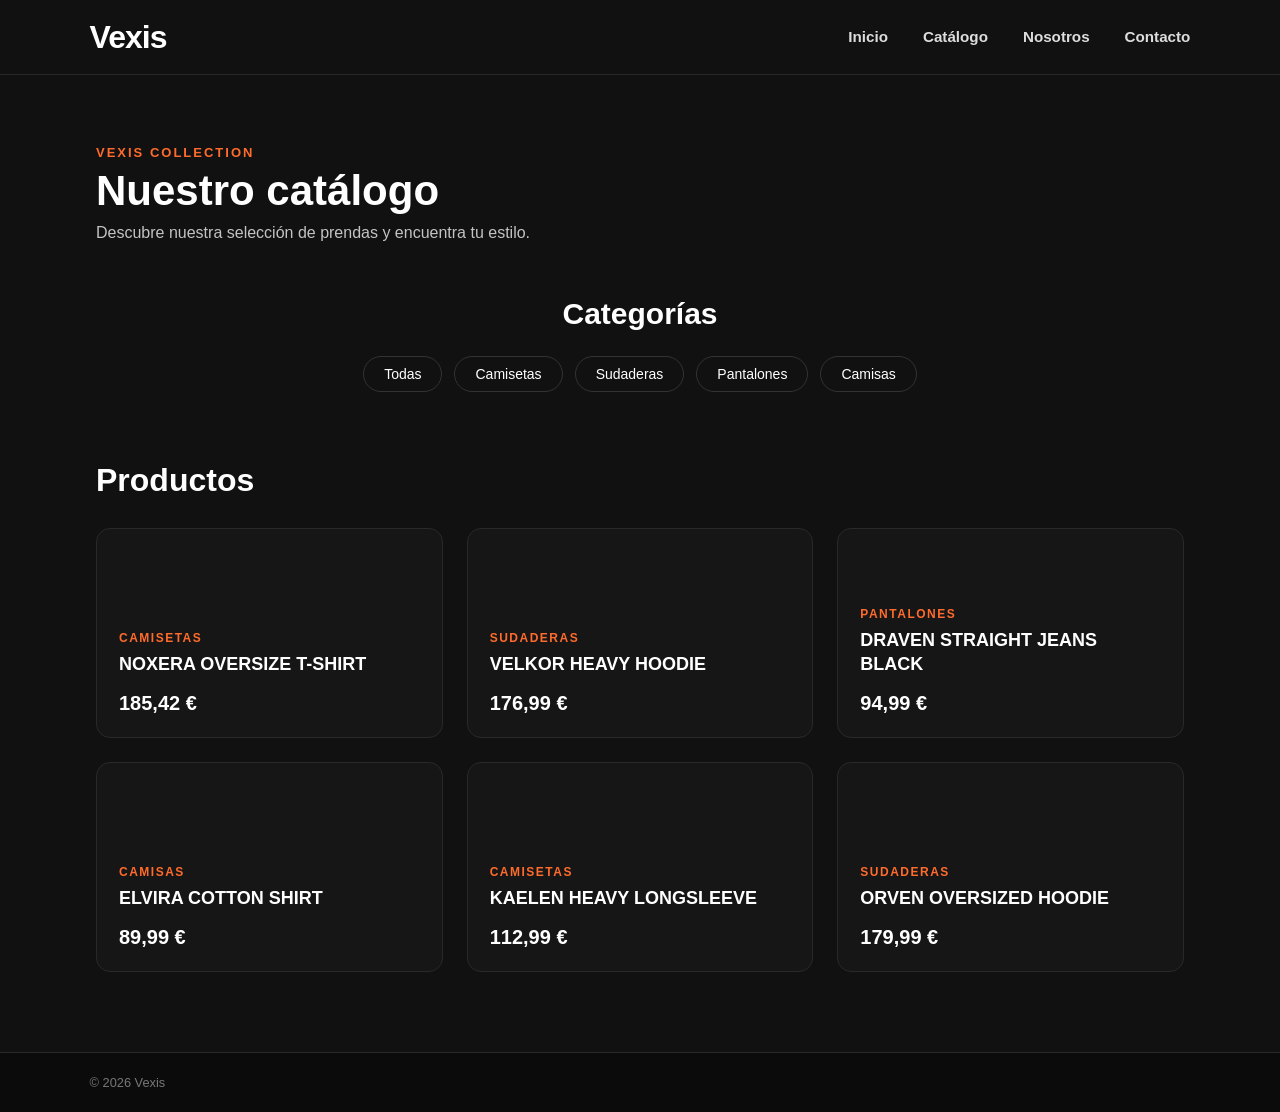
==== commit d93ee520: "Correción en la página del catálogo" ====
--- a/catalogo.html
+++ b/catalogo.html
@@ -10,154 +10,161 @@
 
 <body>
 
-   <header class="cabecera">
+    <header class="cabecera">
 
-    <div class="logo">
-        <a href="index.html">VEXIS</a>
-    </div>
+        <a href="index.html" class="logo">Vexis</a>
 
-    <nav class="menu">
-        <a href="index.html">Inicio</a>
-        <a href="catalogo.html">Catálogo</a>
-    </nav>
-
-</header>
+        <nav class="menu">
+            <ul>
+                <li><a href="index.html">Inicio</a></li>
+                <li><a href="catalogo.html">Catálogo</a></li>
+                <li><a href="nosotros.html">Nosotros</a></li>
+                <li><a href="contacto.html">Contacto</a></li>
+            </ul>
+        </nav>
 
 
-<main class="catalogo">
+    </header>
 
-    <section class="catalogo-header">
 
-        <p>VEXIS COLLECTION</p>
+    <main class="catalogo">
 
-        <h1>Nuestro catálogo</h1>
+        <section class="catalogo-header">
+
+            <p>VEXIS COLLECTION</p>
+
+            <h1>Nuestro catálogo</h1>
+
+            <p>
+                Descubre nuestra selección de prendas y encuentra
+                tu estilo.
+            </p>
+
+        </section>
+
+
+        <section class="categorias">
+
+            <h2>Categorías</h2>
+
+            <ul>
+                <li><a href="#">Todas</a></li>
+                <li><a href="#">Camisetas</a></li>
+                <li><a href="#">Sudaderas</a></li>
+                <li><a href="#">Pantalones</a></li>
+                <li><a href="#">Camisas</a></li>
+            </ul>
+
+        </section>
+
+
+        <section class="productos">
+
+            <h2>Productos</h2>
+
+
+            <article class="producto">
+
+                <div class="producto-info">
+
+                    <p class="categoria">CAMISETAS</p>
+
+                    <h3>NOXERA OVERSIZE T-SHIRT</h3>
+
+                    <strong class="precio">185,42 €</strong>
+
+                </div>
+
+            </article>
+
+
+            <article class="producto">
+
+                <div class="producto-info">
+
+                    <p class="categoria">SUDADERAS</p>
+
+                    <h3>VELKOR HEAVY HOODIE</h3>
+
+                    <strong class="precio">176,99 €</strong>
+
+                </div>
+
+            </article>
+
+
+            <article class="producto">
+
+                <div class="producto-info">
+
+                    <p class="categoria">PANTALONES</p>
+
+                    <h3>DRAVEN STRAIGHT JEANS BLACK</h3>
+
+                    <strong class="precio">94,99 €</strong>
+
+                </div>
+
+            </article>
+
+
+            <article class="producto">
+
+                <div class="producto-info">
+
+                    <p class="categoria">CAMISAS</p>
+
+                    <h3>ELVIRA COTTON SHIRT</h3>
+
+                    <strong class="precio">89,99 €</strong>
+
+                </div>
+
+            </article>
+
+
+            <article class="producto">
+
+                <div class="producto-info">
+
+                    <p class="categoria">CAMISETAS</p>
+
+                    <h3>KAELEN HEAVY LONGSLEEVE</h3>
+
+                    <strong class="precio">112,99 €</strong>
+
+                </div>
+
+            </article>
+
+
+            <article class="producto">
+
+                <div class="producto-info">
+
+                    <p class="categoria">SUDADERAS</p>
+
+                    <h3>ORVEN OVERSIZED HOODIE</h3>
+
+                    <strong class="precio">179,99 €</strong>
+
+                </div>
+
+            </article>
+
+        </section>
+
+    </main>
+
+
+    <footer class="pie">
 
         <p>
-            Descubre nuestra selección de prendas y encuentra
-            tu estilo.
+            © 2026 Vexis
         </p>
 
-    </section>
+    </footer>
 
+</body>
 
-    <section class="categorias">
-
-        <h2>Categorías</h2>
-
-        <ul>
-            <li><a href="#">Todas</a></li>
-            <li><a href="#">Camisetas</a></li>
-            <li><a href="#">Sudaderas</a></li>
-            <li><a href="#">Pantalones</a></li>
-            <li><a href="#">Camisas</a></li>
-        </ul>
-
-    </section>
-
-
-    <section class="productos">
-
-        <h2>Productos</h2>
-
-
-        <article class="producto">
-
-            <div class="producto-info">
-
-                <p class="categoria">CAMISETAS</p>
-
-                <h3>NOXERA OVERSIZE T-SHIRT</h3>
-
-                <strong class="precio">185,42 €</strong>
-
-            </div>
-
-        </article>
-
-
-        <article class="producto">
-
-            <div class="producto-info">
-
-                <p class="categoria">SUDADERAS</p>
-
-                <h3>VELKOR HEAVY HOODIE</h3>
-
-                <strong class="precio">176,99 €</strong>
-
-            </div>
-
-        </article>
-
-
-        <article class="producto">
-
-            <div class="producto-info">
-
-                <p class="categoria">PANTALONES</p>
-
-                <h3>DRAVEN STRAIGHT JEANS BLACK</h3>
-
-                <strong class="precio">94,99 €</strong>
-
-            </div>
-
-        </article>
-
-
-        <article class="producto">
-
-            <div class="producto-info">
-
-                <p class="categoria">CAMISAS</p>
-
-                <h3>ELVIRA COTTON SHIRT</h3>
-
-                <strong class="precio">89,99 €</strong>
-
-            </div>
-
-        </article>
-
-
-        <article class="producto">
-
-            <div class="producto-info">
-
-                <p class="categoria">CAMISETAS</p>
-
-                <h3>KAELEN HEAVY LONGSLEEVE</h3>
-
-                <strong class="precio">112,99 €</strong>
-
-            </div>
-
-        </article>
-
-
-        <article class="producto">
-
-            <div class="producto-info">
-
-                <p class="categoria">SUDADERAS</p>
-
-                <h3>ORVEN OVERSIZED HOODIE</h3>
-
-                <strong class="precio">179,99 €</strong>
-
-            </div>
-
-        </article>
-
-    </section>
-
-</main>
-
-
-<footer class="pie">
-
-    <p>
-        &copy; 2026 Vexis. Todos los derechos reservados.
-    </p>
-
-</footer>
+</html>
--- a/styles.css
+++ b/styles.css
@@ -311,7 +311,7 @@
 .contacto-intro h1 {
     font-size: 48px;
     margin-bottom: 15px;
-    color: #111111;
+    color: #F7F5F2;
 }
 
 .contacto-intro p {
@@ -381,15 +381,6 @@
 
 
 /* ========================================
-   MENÚ ACTIVO
-   ======================================== */
-
-.menu a.activo {
-    color: #C4622D;
-}
-
-
-/* ========================================
    RESPONSIVE
    ======================================== */
 
@@ -412,158 +403,214 @@
     }
 }
 
-/*====== Catalogo =======*/
-* {
-    box-sizing: border-box;
-}
-
-
-body {
-    margin: 0;
-    font-family: Arial, sans-serif;
-    background-color: #f5f5f5;
-    color: #222;
-}
-
-header {
-    background-color: #111;
-    color: white;
-    padding: 20px 8%;
-    display: flex;
-    justify-content: space-between;
-    align-items: center;
-}
-
-.logo {
-    font-size: 28px;
-    font-weight: bold;
-    letter-spacing: 3px;
-}
-
-nav a {
-    color: white;
-    text-decoration: none;
-    margin-left: 25px;
-}
-
-nav a:hover {
-    color: #ff6b2c;
-}
-
-.hero {
-    text-align: center;
-    padding: 60px 20px;
-    background-color: #1c1c1c;
-    color: white;
-}
-
-.hero h1 {
-    font-size: 50px;
-    margin: 0 0 10px;
-}
-
-.hero h1 span {
-    color: #ff6b2c;
-}
-
-.hero p {
-    color: #ccc;
-    font-size: 17px;
-}
-
+/* ========================= CATÁLOGO ========================= */
 .catalogo {
     width: 85%;
     max-width: 1200px;
-    margin: 50px auto;
-}
-
-.catalogo h2 {
+    margin: 0 auto;
+    padding-bottom: 80px;
+}
+
+/* ========================= CABECERA DEL CATÁLOGO ========================= */
+.catalogo-header {
+    width: 100%;
+    margin: 70px auto 55px;
+}
+
+.catalogo-header p:first-child {
+    margin-bottom: 8px;
+    color: #ff6b2c;
+    font-size: 13px;
+    font-weight: 600;
+    letter-spacing: 2px;
+    text-transform: uppercase;
+}
+
+.catalogo-header h1 {
+    margin: 0 0 10px;
+    font-size: 42px;
+    line-height: 1.1;
+}
+
+.catalogo-header p:last-child {
+    margin: 0;
+    font-size: 16px;
+    opacity: 0.75;
+    max-width: 500px;
+}
+
+/* ========================= CATEGORÍAS ========================= */
+.categorias {
+    margin: 0 auto 70px;
     text-align: center;
-    font-size: 32px;
-    margin-bottom: 10px;
-}
-
-.categorias {
-    text-align: center;
-    margin-bottom: 35px;
-}
-
-.categorias span {
-    display: inline-block;
-    background-color: white;
-    padding: 10px 18px;
-    margin: 5px;
-    border-radius: 20px;
-    border: 1px solid #ddd;
-}
-
+}
+
+.categorias h2 {
+    margin-bottom: 25px;
+    font-size: 30px;
+}
+
+.categorias ul {
+    display: flex;
+    justify-content: center;
+    align-items: center;
+    gap: 12px;
+    margin: 0;
+    padding: 0;
+    list-style: none;
+    flex-wrap: wrap;
+}
+
+.categorias li a {
+    display: block;
+    padding: 9px 20px;
+    color: #fff;
+    text-decoration: none;
+    border: 1px solid #333;
+    border-radius: 30px;
+    font-size: 14px;
+    transition: background-color 0.2s ease, border-color 0.2s ease, transform 0.2s ease;
+}
+
+.categorias li a:hover {
+    background-color: #ff6b2c;
+    border-color: #ff6b2c;
+    transform: translateY(-2px);
+}
+
+/* ========================= PRODUCTOS ========================= */
 .productos {
     display: grid;
     grid-template-columns: repeat(3, 1fr);
-    gap: 25px;
-}
-
+    gap: 24px;
+    width: 100%;
+}
+
+/* El título ocupa toda la fila */
+.productos>h2 {
+    grid-column: 1 / -1;
+    margin: 0 0 5px;
+    font-size: 32px;
+    text-align: left;
+}
+
+/* ========================= TARJETAS DE PRODUCTO ========================= */
 .producto {
-    background-color: white;
-    border-radius: 10px;
+    position: relative;
+    min-height: 210px;
+    display: flex;
+    align-items: flex-end;
+    background-color: #161616;
+    border: 1px solid #292929;
+    border-radius: 14px;
     overflow: hidden;
-    box-shadow: 0 3px 10px rgba(0, 0, 0, 0.08);
-    transition: transform 0.2s;
+    transition: transform 0.25s ease, border-color 0.25s ease, background-color 0.25s ease;
 }
 
 .producto:hover {
-    transform: translateY(-5px);
-}
-
-.producto img {
+    transform: translateY(-6px);
+    background-color: #1b1b1b;
+    border-color: #444;
+}
+
+/* Zona de información */
+.producto-info {
     width: 100%;
-    height: 280px;
-    object-fit: cover;
-}
-
-.info {
-    padding: 20px;
-}
-
-.info h3 {
+    padding: 22px;
+}
+
+/* Categoría */
+.categoria {
     margin: 0 0 8px;
-}
-
-.categoria {
     color: #ff6b2c;
-    font-size: 13px;
-    font-weight: bold;
+    font-size: 12px;
+    font-weight: 700;
+    letter-spacing: 1.5px;
     text-transform: uppercase;
 }
 
+/* Nombre */
+.producto-info h3 {
+    margin: 0 0 16px;
+    color: #fff;
+    font-size: 18px;
+    line-height: 1.3;
+}
+
+/* Precio */
 .precio {
+    display: block;
+    color: #fff;
     font-size: 20px;
-    font-weight: bold;
-    margin-top: 15px;
-}
-
-footer {
-    background-color: #111;
-    color: #aaa;
-    text-align: center;
-    padding: 25px;
-    margin-top: 60px;
-}
-
-@media (max-width: 800px) {
+    font-weight: 700;
+}
+
+/* ========================= EFECTO DECORATIVO ========================= */
+.producto::before {
+    content: "";
+    position: absolute;
+    top: 0;
+    left: 0;
+    width: 100%;
+    height: 3px;
+    background-color: #ff6b2c;
+    transform: scaleX(0);
+    transform-origin: left;
+    transition: transform 0.25s ease;
+}
+
+.producto:hover::before {
+    transform: scaleX(1);
+}
+
+/* ========================= RESPONSIVE ========================= */
+@media (max-width: 900px) {
     .productos {
         grid-template-columns: repeat(2, 1fr);
     }
 
-    header {
-        flex-direction: column;
-        gap: 15px;
-    }
-}
-
-@media (max-width: 500px) {
+    .catalogo-header h1 {
+        font-size: 36px;
+    }
+}
+
+@media (max-width: 600px) {
+    .catalogo {
+        width: 90%;
+    }
+
+    .catalogo-header {
+        margin-top: 45px;
+    }
+
+    .catalogo-header h1 {
+        font-size: 32px;
+    }
+
+    .categorias {
+        margin-bottom: 50px;
+    }
+
+    .categorias ul {
+        gap: 8px;
+    }
+
+    .categorias li a {
+        padding: 8px 15px;
+        font-size: 13px;
+    }
+
     .productos {
         grid-template-columns: 1fr;
+        gap: 18px;
+    }
+
+    .productos>h2 {
+        font-size: 28px;
+    }
+
+    .producto {
+        min-height: 190px;
     }
 }
 
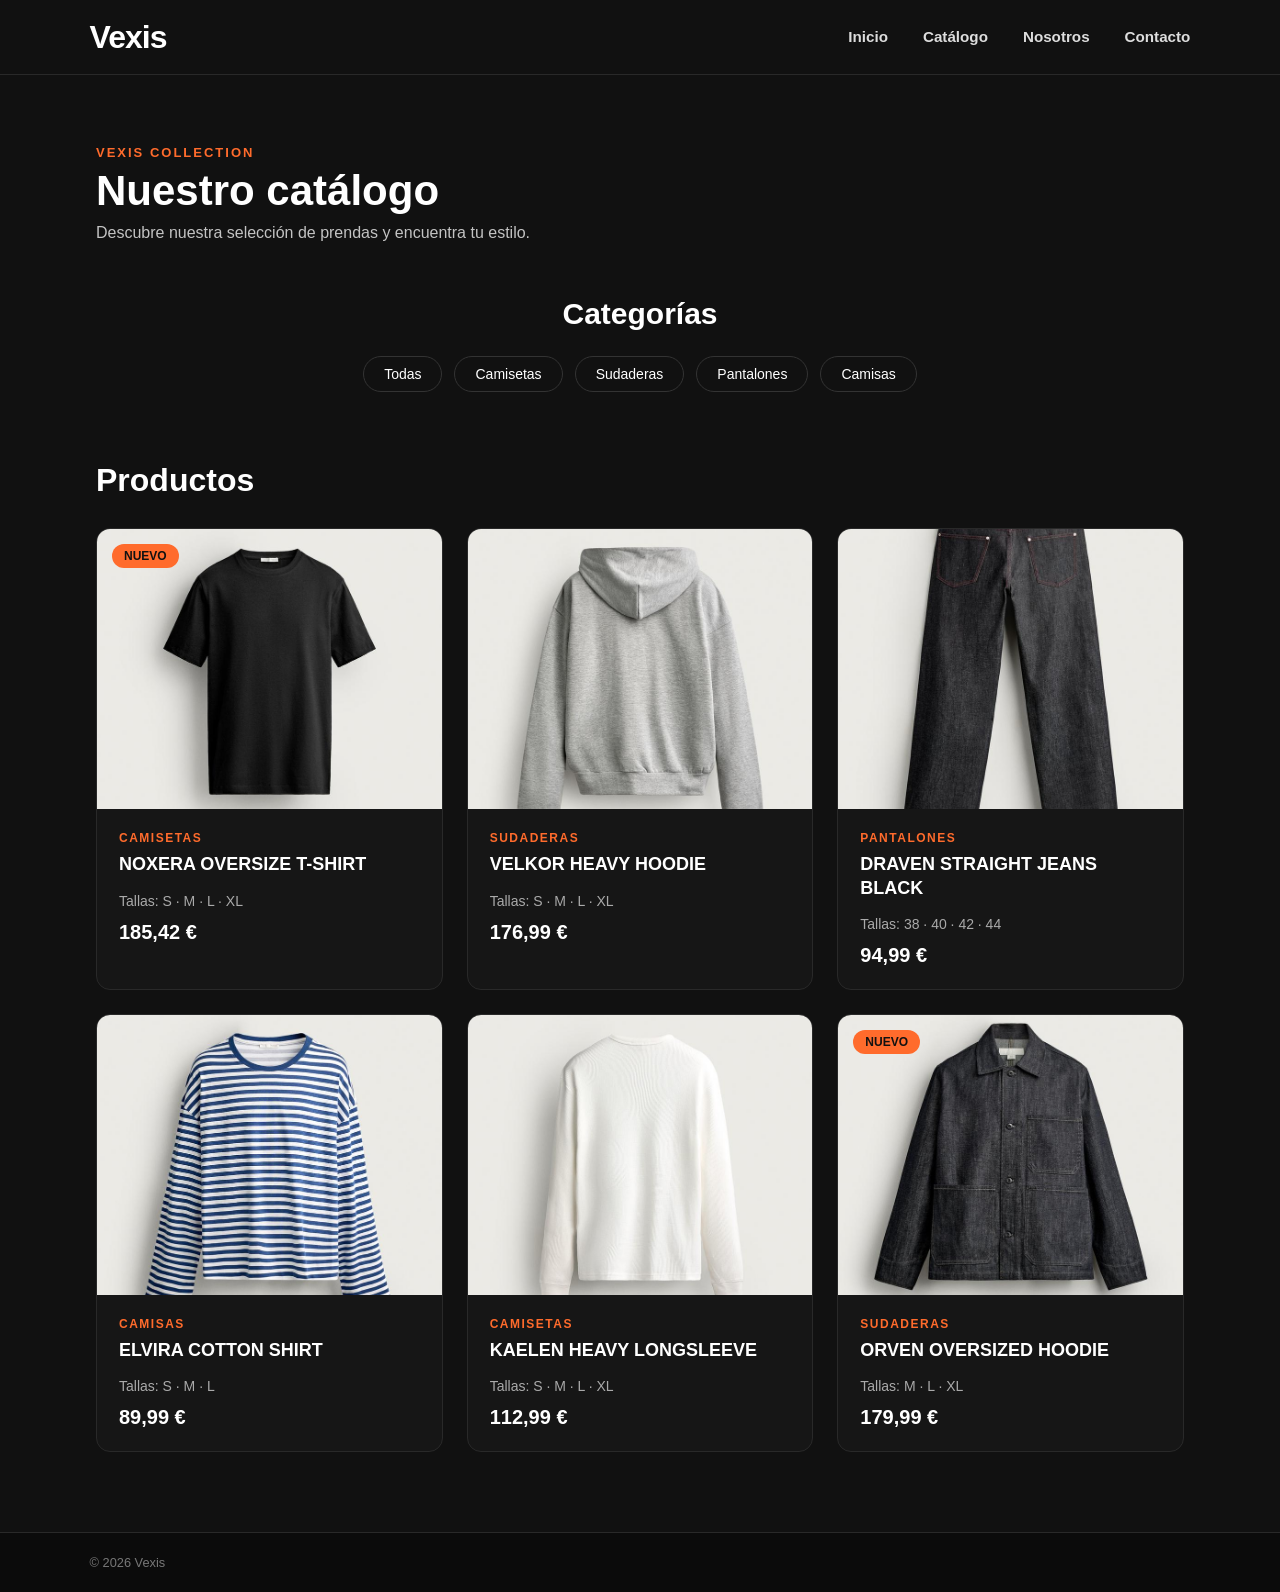
==== commit e5fe6bef: "Convierte el catálogo en galería de tarjetas con foto, tallas y etiqueta Nuevo" ====
--- a/catalogo.html
+++ b/catalogo.html
@@ -64,92 +64,65 @@
 
 
             <article class="producto">
-
+                <img src="camiseta-noxera.jpg" alt="Noxera Oversize T-Shirt" class="producto-foto">
+                <span class="etiqueta-nuevo">Nuevo</span>
                 <div class="producto-info">
-
                     <p class="categoria">CAMISETAS</p>
-
                     <h3>NOXERA OVERSIZE T-SHIRT</h3>
-
+                    <p class="tallas">Tallas: S · M · L · XL</p>
                     <strong class="precio">185,42 €</strong>
-
                 </div>
-
             </article>
 
+            <article class="producto">
+                <img src="sudadera-velkor.jpg" alt="Velkor Heavy Hoodie" class="producto-foto">
+                <div class="producto-info">
+                    <p class="categoria">SUDADERAS</p>
+                    <h3>VELKOR HEAVY HOODIE</h3>
+                    <p class="tallas">Tallas: S · M · L · XL</p>
+                    <strong class="precio">176,99 €</strong>
+                </div>
+            </article>
 
             <article class="producto">
-
+                <img src="vaqueros-draven.jpg" alt="Draven Straight Jeans Black" class="producto-foto">
                 <div class="producto-info">
-
-                    <p class="categoria">SUDADERAS</p>
-
-                    <h3>VELKOR HEAVY HOODIE</h3>
-
-                    <strong class="precio">176,99 €</strong>
-
+                    <p class="categoria">PANTALONES</p>
+                    <h3>DRAVEN STRAIGHT JEANS BLACK</h3>
+                    <p class="tallas">Tallas: 38 · 40 · 42 · 44</p>
+                    <strong class="precio">94,99 €</strong>
                 </div>
-
             </article>
 
+            <article class="producto">
+                <img src="camisa-elvira.jpg" alt="Elvira Cotton Shirt" class="producto-foto">
+                <div class="producto-info">
+                    <p class="categoria">CAMISAS</p>
+                    <h3>ELVIRA COTTON SHIRT</h3>
+                    <p class="tallas">Tallas: S · M · L</p>
+                    <strong class="precio">89,99 €</strong>
+                </div>
+            </article>
 
             <article class="producto">
-
+                <img src="camiseta-kaelen.jpg" alt="Kaelen Heavy Longsleeve" class="producto-foto">
                 <div class="producto-info">
-
-                    <p class="categoria">PANTALONES</p>
-
-                    <h3>DRAVEN STRAIGHT JEANS BLACK</h3>
-
-                    <strong class="precio">94,99 €</strong>
-
+                    <p class="categoria">CAMISETAS</p>
+                    <h3>KAELEN HEAVY LONGSLEEVE</h3>
+                    <p class="tallas">Tallas: S · M · L · XL</p>
+                    <strong class="precio">112,99 €</strong>
                 </div>
-
             </article>
 
-
             <article class="producto">
-
+                <img src="sudadera-orven.jpg" alt="Orven Oversized Hoodie" class="producto-foto">
+                <span class="etiqueta-nuevo">Nuevo</span>
                 <div class="producto-info">
-
-                    <p class="categoria">CAMISAS</p>
-
-                    <h3>ELVIRA COTTON SHIRT</h3>
-
-                    <strong class="precio">89,99 €</strong>
-
+                    <p class="categoria">SUDADERAS</p>
+                    <h3>ORVEN OVERSIZED HOODIE</h3>
+                    <p class="tallas">Tallas: M · L · XL</p>
+                    <strong class="precio">179,99 €</strong>
                 </div>
-
-            </article>
-
-
-            <article class="producto">
-
-                <div class="producto-info">
-
-                    <p class="categoria">CAMISETAS</p>
-
-                    <h3>KAELEN HEAVY LONGSLEEVE</h3>
-
-                    <strong class="precio">112,99 €</strong>
-
-                </div>
-
-            </article>
-
-
-            <article class="producto">
-
-                <div class="producto-info">
-
-                    <p class="categoria">SUDADERAS</p>
-
-                    <h3>ORVEN OVERSIZED HOODIE</h3>
-
-                    <strong class="precio">179,99 €</strong>
-
-                </div>
-
             </article>
 
         </section>
--- a/styles.css
+++ b/styles.css
@@ -499,7 +499,8 @@
     position: relative;
     min-height: 210px;
     display: flex;
-    align-items: flex-end;
+    flex-direction: column;
+    align-items: stretch;
     background-color: #161616;
     border: 1px solid #292929;
     border-radius: 14px;
@@ -511,6 +512,34 @@
     transform: translateY(-6px);
     background-color: #1b1b1b;
     border-color: #444;
+}
+
+/* ========================= GALERÍA DE PRENDAS ========================= */
+.producto-foto {
+    display: block;
+    width: 100%;
+    height: 280px;
+    object-fit: cover;
+}
+
+.etiqueta-nuevo {
+    position: absolute;
+    top: 15px;
+    left: 15px;
+    z-index: 1;
+    padding: 5px 12px;
+    background-color: #ff6b2c;
+    color: #111;
+    border-radius: 20px;
+    font-size: 12px;
+    font-weight: 700;
+    text-transform: uppercase;
+}
+
+.tallas {
+    margin: 0 0 12px;
+    color: #aaa;
+    font-size: 14px;
 }
 
 /* Zona de información */
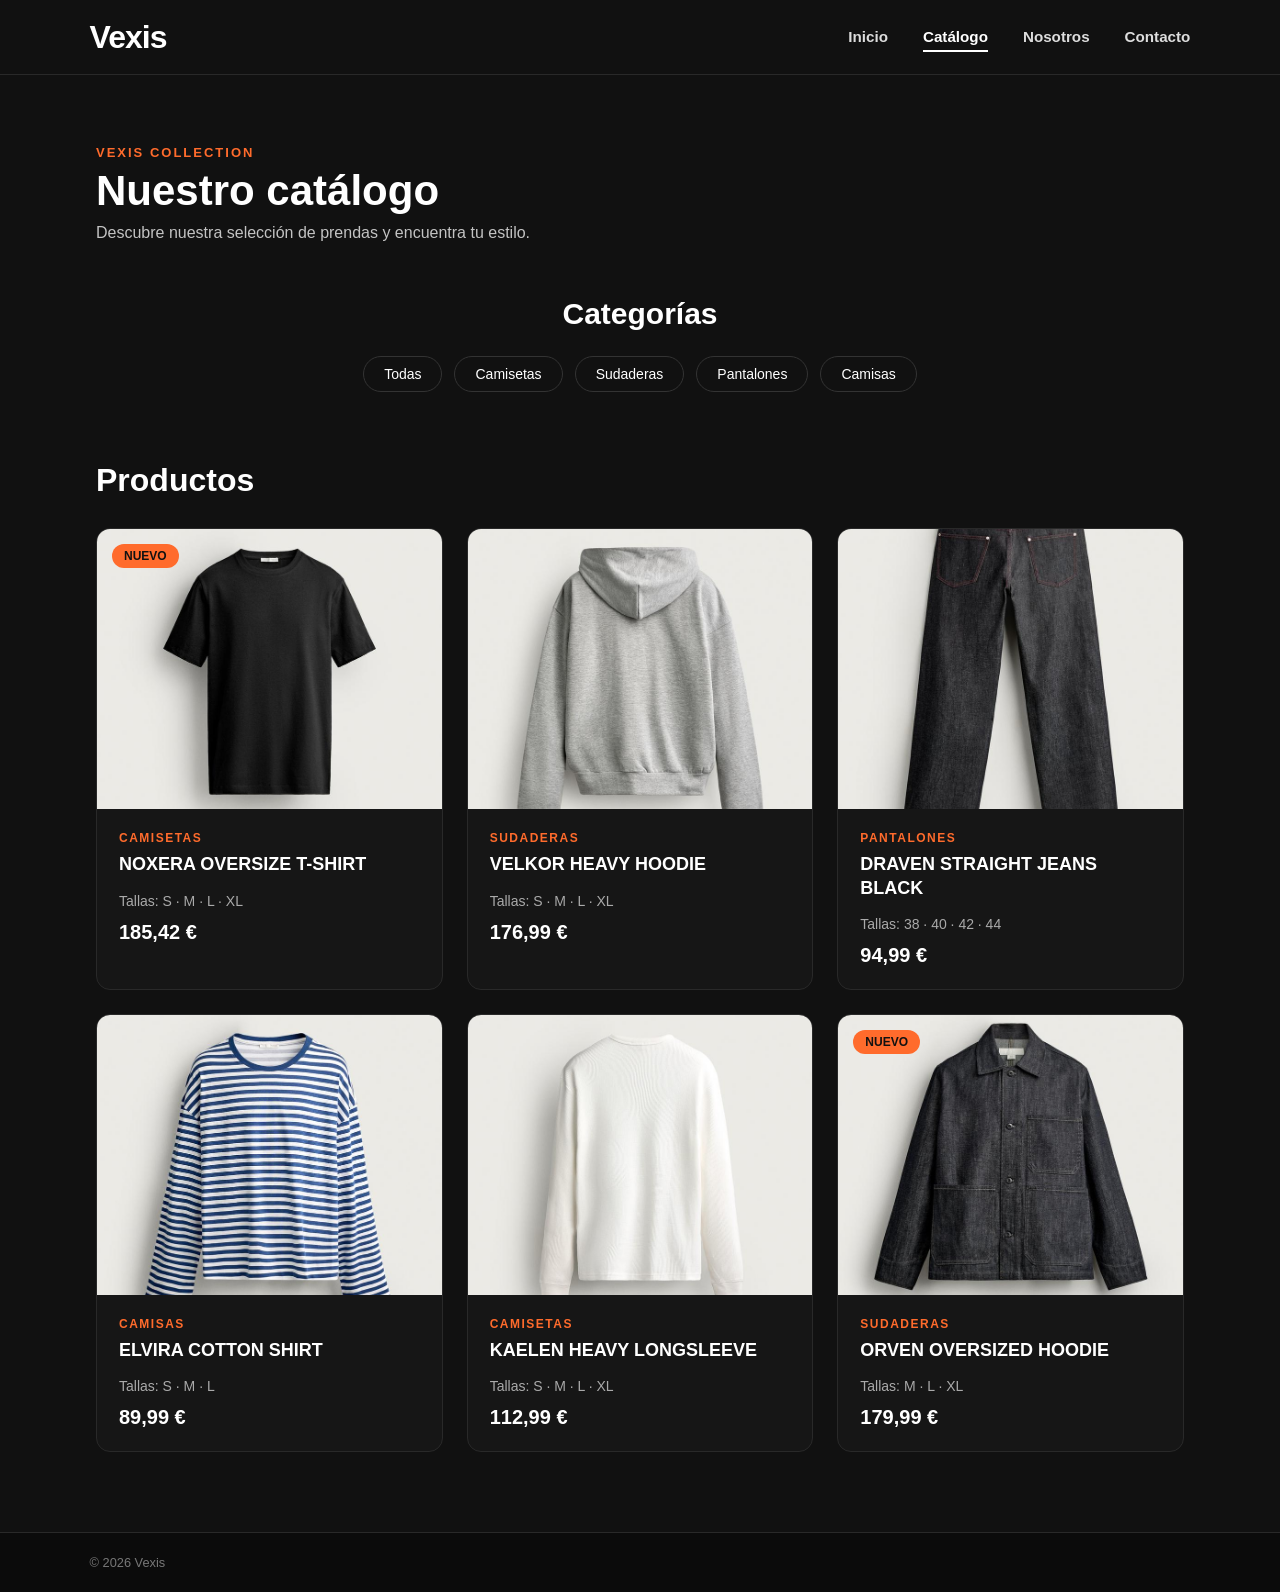
==== commit e1cbb470: "Resalta en el menú la página actual" ====
--- a/catalogo.html
+++ b/catalogo.html
@@ -17,7 +17,7 @@
         <nav class="menu">
             <ul>
                 <li><a href="index.html">Inicio</a></li>
-                <li><a href="catalogo.html">Catálogo</a></li>
+                <li><a href="catalogo.html" class="activo">Catálogo</a></li>
                 <li><a href="nosotros.html">Nosotros</a></li>
                 <li><a href="contacto.html">Contacto</a></li>
             </ul>
--- a/styles.css
+++ b/styles.css
@@ -101,6 +101,13 @@
     width: 100%;
 }
 
+.menu a.activo {
+    color: #fff;
+}
+
+.menu a.activo::after {
+    width: 100%;
+}
 
 /* =========================
    PORTADA
@@ -190,6 +197,299 @@
     transform: translateY(-3px);
 }
 
+/* =========================
+   NUEVA COLECCIÓN
+   ========================= */
+.nueva-coleccion {
+    padding: 90px 7%;
+    background: #111;
+}
+
+/*^Banner */
+.banner-coleccion {
+    position: relative;
+    min-height: 420px;
+
+    display: flex;
+    align-items: center;
+
+    padding: 60px;
+
+    overflow: hidden;
+
+    background:
+        linear-gradient(90deg,
+            rgba(0, 0, 0, 0.85),
+            rgba(0, 0, 0, 0.35)),
+        radial-gradient(circle at 75% 50%,
+            #444 0%,
+            #222 35%,
+            #111 75%
+        );
+
+    border: 1px solid #292929;
+}
+
+/* Decoracion del banner */
+.banner-coleccion::after {
+    content: "VEXIS";
+
+    position: absolute;
+    right: -20px;
+    bottom: -45px;
+
+    color: rgba(255, 255, 255, 0.04);
+
+    font-size: 13rem;
+    font-weight: 900;
+    letter-spacing: -10px;
+}
+
+/* Contenido */
+
+.banner-contenido {
+    position: relative;
+    z-index: 1;
+
+    max-width: 600px;
+
+}
+
+.banner-etiqueta {
+    margin-bottom: 15px;
+
+    color: #ff6b2c;
+
+    font-size: 0.8rem;
+    font-weight: 700;
+    letter-spacing: 3px;
+
+}
+
+.banner-contenido h2 {
+    margin-bottom: 20px;
+
+    color: #fff;
+
+    font-size: clamp(3rem, 7vw, 6rem);
+    font-weight: 900;
+    line-height: 0.95;
+    letter-spacing: -4px;
+    text-transform: uppercase;
+
+}
+
+.banner-contenido > p {
+    max-width: 500px;
+    margin-bottom: 30px;
+
+    color: #bdbdbd;
+
+    font-size: 1.05rem;
+    line-height: 1.6;
+
+}
+
+/* =========================
+PRENDAS DESTACADAS
+========================= */
+
+.destacadas {
+    padding-top: 80px;
+}
+
+.destacadas-header {
+    margin-bottom: 35px;
+}
+
+.destacadas-header p {
+    margin-bottom: 10px;
+
+    color: #ff6b2c;
+
+    font-size: 0.8rem;
+    font-weight: 700;
+    letter-spacing: 2px;
+
+}
+
+.destacadas-header h2 {
+    color: #fff;
+
+    font-size: 2.5rem;
+    font-weight: 800;
+    text-transform: uppercase;
+
+}
+
+/* Grid de prendas */
+
+.prendas-destacadas {
+    display: grid;
+    grid-template-columns: repeat(3, 1fr);
+    gap: 25px;
+}
+
+/* Tarjeta */
+
+.prenda {
+    overflow: hidden;
+
+    background: #161616;
+    border: 1px solid #292929;
+
+    transition:
+        transform 0.3s ease,
+        border-color 0.3s ease;
+
+}
+
+.prenda:hover {
+    transform: translateY(-6px);
+    border-color: #444;
+}
+
+/* Imagen */
+
+.prenda-imagen {
+    width: 100%;
+    height: 380px;
+
+    overflow: hidden;
+
+    background: #222;
+
+}
+
+.prenda-imagen img {
+    width: 100%;
+    height: 100%;
+
+    display: block;
+
+    object-fit: cover;
+
+    transition: transform 0.4s ease;
+
+}
+
+.prenda:hover .prenda-imagen img {
+    transform: scale(1.05);
+}
+
+/* Información */
+
+.prenda-info {
+    padding: 25px;
+}
+
+.prenda-info>span {
+    display: block;
+
+    margin-bottom: 8px;
+
+    color: #ff6b2c;
+
+    font-size: 0.75rem;
+    font-weight: 700;
+    letter-spacing: 1.5px;
+    text-transform: uppercase;
+
+}
+
+.prenda-info h3 {
+    margin-bottom: 15px;
+
+    color: #fff;
+
+    font-size: 1.2rem;
+
+}
+
+.prenda-info .precio {
+    margin: 0;
+
+    color: #fff;
+
+    font-size: 1.1rem;
+    font-weight: 700;
+
+}
+
+/* =========================
+RESPONSIVE
+========================= */
+
+@media (max-width: 900px) {
+
+    .nueva-coleccion {
+        padding: 70px 5%;
+    }
+
+    .banner-coleccion {
+        min-height: 380px;
+        padding: 45px;
+    }
+
+    .prendas-destacadas {
+        grid-template-columns: repeat(2, 1fr);
+    }
+
+    .prenda:last-child {
+        grid-column: 1 / -1;
+        max-width: calc(50% - 12.5px);
+        width: 100%;
+        justify-self: center;
+    }
+
+    .prenda-imagen {
+        height: 330px;
+    }
+
+}
+
+@media (max-width: 600px) {
+
+    .nueva-coleccion {
+        padding: 55px 20px;
+    }
+
+    .banner-coleccion {
+        min-height: 420px;
+        padding: 35px 25px;
+    }
+
+    .banner-contenido h2 {
+        font-size: 3.5rem;
+        letter-spacing: -2px;
+    }
+
+    .banner-coleccion::after {
+        font-size: 8rem;
+    }
+
+    .destacadas {
+        padding-top: 55px;
+    }
+
+    .destacadas-header h2 {
+        font-size: 2rem;
+    }
+
+    .prendas-destacadas {
+        grid-template-columns: 1fr;
+        gap: 20px;
+    }
+
+    .prenda:last-child {
+        max-width: none;
+    }
+
+    .prenda-imagen {
+        height: 360px;
+    }
+
+}
 
 /* =========================
    PIE DE PÁGINA
@@ -918,4 +1218,118 @@
         font-size: 0.85rem;
     }
 
+}
+
+
+/* =========================
+   FORMULARIO DE CONTACTO
+   ========================= */
+
+.contacto-contenido {
+    display: grid;
+    grid-template-columns: 1fr 1fr;
+    gap: 30px;
+    align-items: start;
+}
+
+.contacto-info {
+    width: 100%;
+    max-width: none;
+}
+
+.contacto-formulario {
+    width: 100%;
+    margin-top: 0;
+    padding: 30px;
+    background-color: white;
+    border-radius: 10px;
+    border: 1px solid #e5e2de;
+}
+
+.contacto-formulario h2 {
+    margin: 0 0 25px;
+    font-size: 20px;
+    color: #C4622D;
+}
+
+.contacto-formulario form {
+    display: flex;
+    flex-direction: column;
+    gap: 18px;
+}
+
+.contacto-formulario form div {
+    display: flex;
+    flex-direction: column;
+    gap: 7px;
+}
+
+.contacto-formulario label {
+    color: #111111;
+    font-size: 15px;
+    font-weight: bold;
+}
+
+.contacto-formulario input,
+.contacto-formulario select,
+.contacto-formulario textarea {
+    width: 100%;
+    padding: 12px 14px;
+    color: #111111;
+    background-color: #f7f5f2;
+    border: 1px solid #d5d2ce;
+    border-radius: 5px;
+    font-family: Arial, Helvetica, sans-serif;
+    font-size: 15px;
+}
+
+.contacto-formulario input:focus,
+.contacto-formulario select:focus,
+.contacto-formulario textarea:focus {
+    outline: none;
+    border-color: #C4622D;
+}
+
+.contacto-formulario textarea {
+    min-height: 130px;
+    resize: vertical;
+}
+
+.contacto-formulario button {
+    align-self: flex-start;
+    padding: 13px 28px;
+    color: #111111;
+    background-color: white;
+    border: 2px solid #111111;
+    border-radius: 3px;
+    font-size: 0.95rem;
+    font-weight: 700;
+    cursor: pointer;
+    transition: 0.3s ease;
+}
+
+.contacto-formulario button:hover {
+    color: white;
+    background-color: #C4622D;
+    border-color: #C4622D;
+}
+
+
+/* =========================
+   RESPONSIVE
+   ========================= */
+
+@media (max-width: 768px) {
+
+    .contacto-contenido {
+        grid-template-columns: 1fr;
+    }
+
+    .contacto-formulario {
+        padding: 25px;
+    }
+
+    .contacto-formulario button {
+        width: 100%;
+    }
 }
